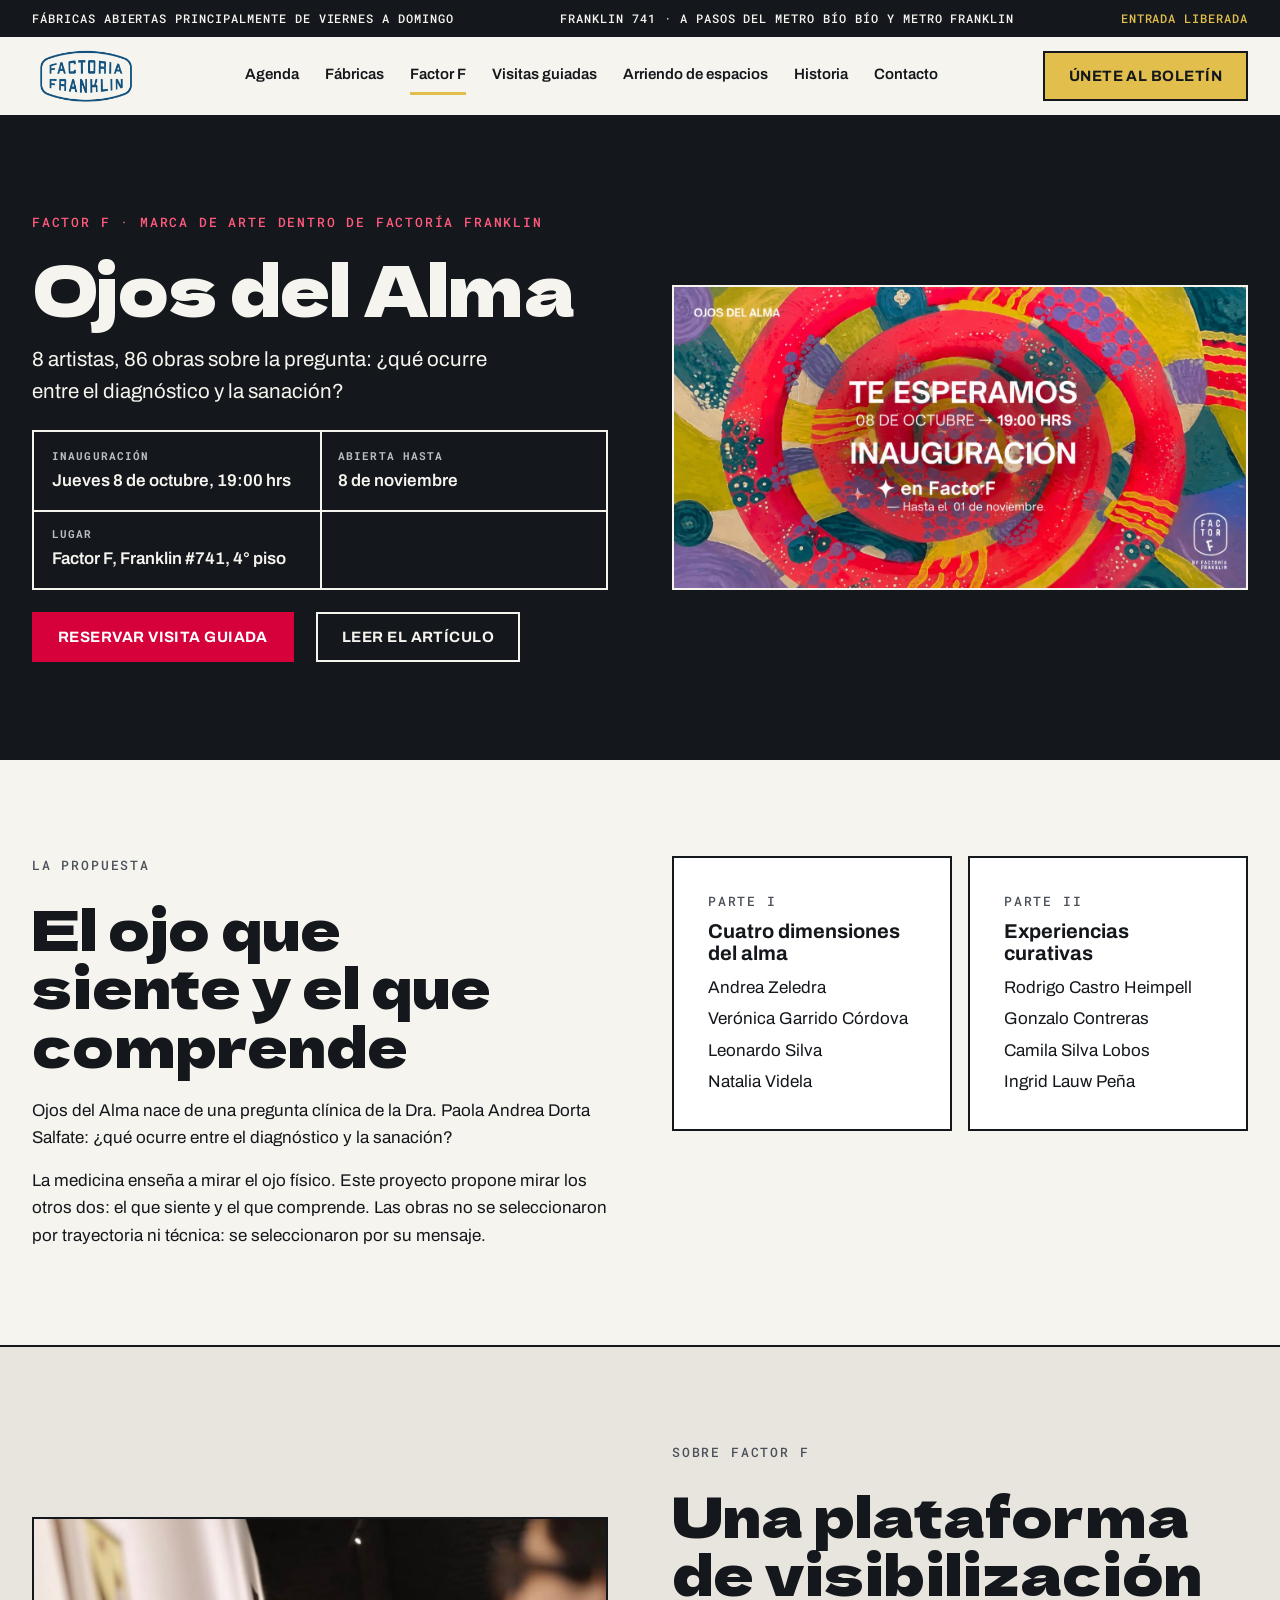
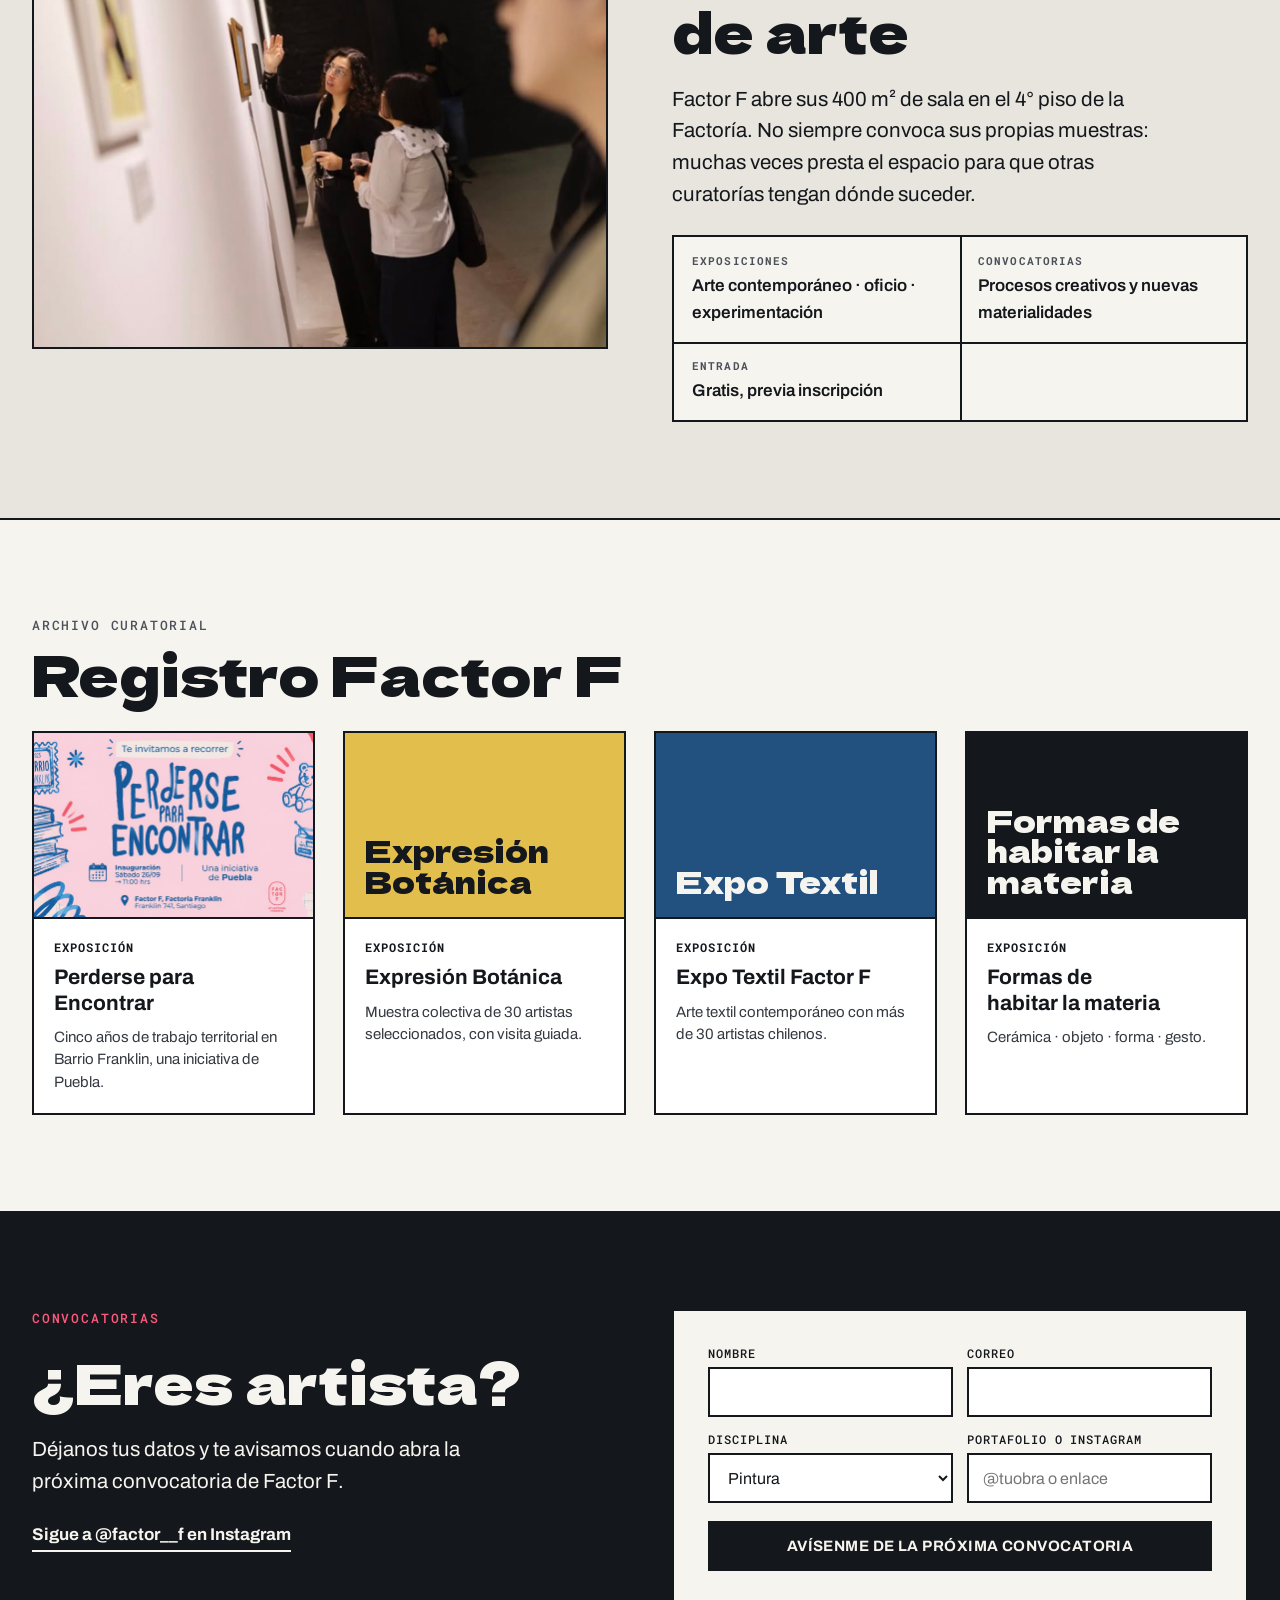
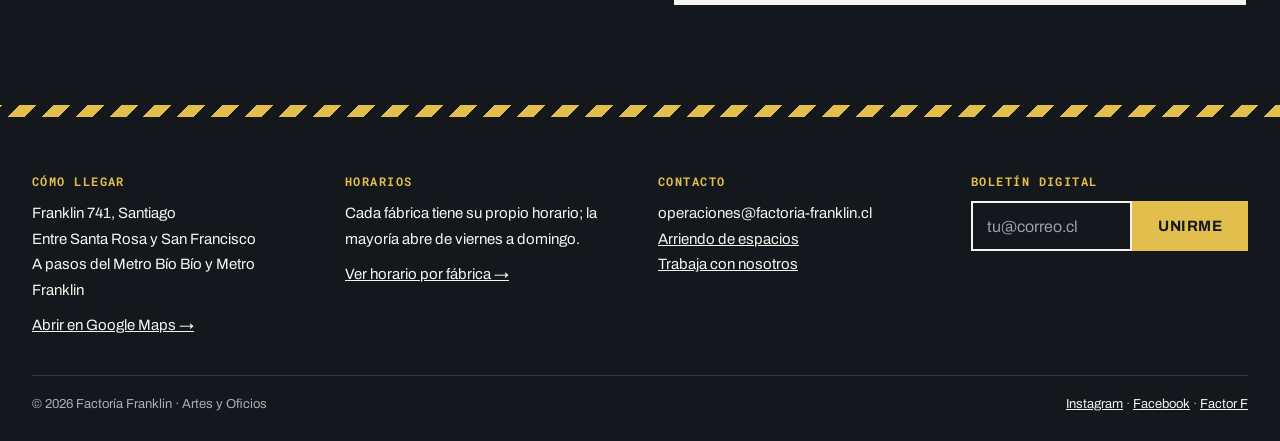
==== factor-f.html @ fb51849d "Propuesta de nueva web de Factoría Franklin Prototipo navegable: portada, agenda, fábricas, fichas, " ====
<!doctype html>
<html lang="es-CL">
<head>
<meta charset="utf-8">
<meta name="viewport" content="width=device-width, initial-scale=1">
<title>Factor F | Arte contemporáneo en Factoría Franklin</title>
<meta name="description" content="Factor F, marca de arte dentro de Factoría Franklin: exposiciones de arte contemporáneo, convocatorias y visitas guiadas. 4° piso, Franklin 741. Entrada gratis previa inscripción.">
<link rel="preconnect" href="https://fonts.googleapis.com">
<link rel="preconnect" href="https://fonts.gstatic.com" crossorigin>
<link rel="stylesheet" href="https://fonts.googleapis.com/css2?family=Archivo:wght@400;500;600;700&family=Dela+Gothic+One&family=Roboto+Mono:wght@500;700&display=swap">
<link rel="stylesheet" href="assets/css/styles.css">
</head>
<body data-pagina="factor-f">
<div id="cabecera"></div>
<main id="contenido">

<section class="seccion seccion--tinta">
  <div class="contenedor dos">
    <div class="pila" style="--gap:22px">
      <span class="etiqueta" style="color:#ff5a7e">Factor F · marca de arte dentro de Factoría Franklin</span>
      <h1 class="titulo-xl">Ojos del Alma</h1>
      <p class="bajada">8 artistas, 86 obras sobre la pregunta: ¿qué ocurre entre el diagnóstico y la sanación?</p>
      <div class="datos" style="background:transparent;border-color:var(--papel)">
        <div style="border-color:var(--papel)"><small style="color:#b9bec5">Inauguración</small><span>Jueves 8 de octubre, 19:00 hrs</span></div>
        <div style="border-color:var(--papel)"><small style="color:#b9bec5">Abierta hasta</small><span>8 de noviembre</span></div>
        <div style="border-color:var(--papel)"><small style="color:#b9bec5">Lugar</small><span>Factor F, Franklin #741, 4° piso</span></div>
      </div>
      <div class="fila">
        <a class="btn btn--rojo" href="visitas.html">Reservar visita guiada</a>
        <a class="btn btn--claro" href="https://factoria-franklin.cl/ojos-del-alma-factor-f/">Leer el artículo</a>
      </div>
    </div>
    <img src="assets/img/ojos-del-alma.jpg" alt="Afiche de la exposición Ojos del Alma en Factor F" width="1400" height="736" style="width:100%;border:2px solid var(--papel)">
  </div>
</section>

<section class="seccion seccion--papel">
  <div class="contenedor dos" style="align-items:start">
    <div class="pila">
      <span class="etiqueta">La propuesta</span>
      <h2 class="titulo-l">El ojo que siente y el que comprende</h2>
      <div class="texto-largo">
        <p>Ojos del Alma nace de una pregunta clínica de la Dra. Paola Andrea Dorta Salfate: ¿qué ocurre entre el diagnóstico y la sanación?</p>
        <p>La medicina enseña a mirar el ojo físico. Este proyecto propone mirar los otros dos: el que siente y el que comprende. Las obras no se seleccionaron por trayectoria ni técnica: se seleccionaron por su mensaje.</p>
      </div>
    </div>
    <div class="grilla" style="--min:240px;--gap:16px">
      <div class="caja pila" style="--gap:10px;background:var(--blanco)">
        <span class="etiqueta">Parte I</span>
        <h3 style="font:700 20px var(--texto)">Cuatro dimensiones del alma</h3>
        <ul class="pila" style="--gap:4px"><li>Andrea Zeledra</li><li>Verónica Garrido Córdova</li><li>Leonardo Silva</li><li>Natalia Videla</li></ul>
      </div>
      <div class="caja pila" style="--gap:10px;background:var(--blanco)">
        <span class="etiqueta">Parte II</span>
        <h3 style="font:700 20px var(--texto)">Experiencias curativas</h3>
        <ul class="pila" style="--gap:4px"><li>Rodrigo Castro Heimpell</li><li>Gonzalo Contreras</li><li>Camila Silva Lobos</li><li>Ingrid Lauw Peña</li></ul>
      </div>
    </div>
  </div>
</section>

<section class="seccion">
  <div class="contenedor dos">
    <img src="assets/img/sala-exposicion.jpg" alt="Recorrido curatorial en la sala de Factor F" width="1400" height="937" loading="lazy" style="width:100%;aspect-ratio:4/3;object-fit:cover;border:var(--borde)">
    <div class="pila">
      <span class="etiqueta">Sobre Factor F</span>
      <h2 class="titulo-l">Una plataforma de visibilización de arte</h2>
      <p class="bajada">Factor F abre sus 400 m² de sala en el 4° piso de la Factoría. No siempre convoca sus propias muestras: muchas veces presta el espacio para que otras curatorías tengan dónde suceder.</p>
      <div class="datos">
        <div><small>Exposiciones</small><span>Arte contemporáneo · oficio · experimentación</span></div>
        <div><small>Convocatorias</small><span>Procesos creativos y nuevas materialidades</span></div>
        <div><small>Entrada</small><span>Gratis, previa inscripción</span></div>
      </div>
    </div>
  </div>
</section>

<section class="seccion seccion--papel">
  <div class="contenedor pila" style="--gap:28px">
    <div class="pila" style="--gap:10px">
      <span class="etiqueta">Archivo curatorial</span>
      <h2 class="titulo-l">Registro Factor F</h2>
    </div>
    <div class="grilla" style="--min:260px">
      <article class="evento"><img class="evento-foto" src="assets/img/perderse-para-encontrar.jpg" alt="" loading="lazy" width="600" height="400"><div class="evento-cuerpo"><div class="evento-meta"><span>Exposición</span></div><h3>Perderse para Encontrar</h3><p>Cinco años de trabajo territorial en Barrio Franklin, una iniciativa de Puebla.</p></div></article>
      <article class="evento"><div class="evento-cartel evento-cartel--Ferias" aria-hidden="true">Expresión Botánica</div><div class="evento-cuerpo"><div class="evento-meta"><span>Exposición</span></div><h3>Expresión Botánica</h3><p>Muestra colectiva de 30 artistas seleccionados, con visita guiada.</p></div></article>
      <article class="evento"><div class="evento-cartel evento-cartel--Visitas" aria-hidden="true">Expo Textil</div><div class="evento-cuerpo"><div class="evento-meta"><span>Exposición</span></div><h3>Expo Textil Factor F</h3><p>Arte textil contemporáneo con más de 30 artistas chilenos.</p></div></article>
      <article class="evento"><div class="evento-cartel evento-cartel--Arte" aria-hidden="true">Formas de habitar la materia</div><div class="evento-cuerpo"><div class="evento-meta"><span>Exposición</span></div><h3>Formas de habitar la materia</h3><p>Cerámica · objeto · forma · gesto.</p></div></article>
    </div>
  </div>
</section>

<section class="seccion seccion--tinta" id="convocatoria">
  <div class="contenedor dos" style="align-items:start">
    <div class="pila">
      <span class="etiqueta" style="color:#ff5a7e">Convocatorias</span>
      <h2 class="titulo-l">¿Eres artista?</h2>
      <p class="bajada">Déjanos tus datos y te avisamos cuando abra la próxima convocatoria de Factor F.</p>
      <a class="enlace-flecha" href="https://www.instagram.com/factor__f/" style="align-self:flex-start">Sigue a @factor__f en Instagram</a>
    </div>
    <div>
      <form class="caja form" data-form="convocatoria" data-mailchimp="convocatoria" data-exito="conv-ok" novalidate>
        <div class="campos">
          <div class="campo"><label for="cv-nombre">Nombre</label><input id="cv-nombre" name="nombre" required autocomplete="name"></div>
          <div class="campo"><label for="cv-correo">Correo</label><input id="cv-correo" name="correo" type="email" required autocomplete="email"></div>
          <div class="campo"><label for="cv-disciplina">Disciplina</label>
            <select id="cv-disciplina" name="disciplina"><option>Pintura</option><option>Cerámica</option><option>Textil</option><option>Fotografía</option><option>Escultura</option><option>Grabado</option><option>Otra</option></select></div>
          <div class="campo"><label for="cv-portafolio">Portafolio o Instagram</label><input id="cv-portafolio" name="portafolio" placeholder="@tuobra o enlace"></div>
        </div>
        <p class="error" hidden>Completa tu nombre y un correo válido.</p>
        <button class="btn btn--tinta" type="submit">Avísenme de la próxima convocatoria</button>
      </form>
      <div class="caja exito" id="conv-ok" hidden tabindex="-1">
        <span class="titulo-m">Quedaste en la lista</span>
        <p class="suave">Te escribiremos cuando abra la próxima convocatoria de Factor F.</p>
      </div>
    </div>
  </div>
</section>

</main>
<div id="pie"></div>
<script src="assets/js/data.js"></script>
<script src="assets/js/main.js"></script>
</body>
</html>
---- assets/css/styles.css ----
/* Factoría Franklin — sistema visual
   Concepto: edificio industrial de 1940. Concreto, acero, letreros pintados,
   el azul del logo y amarillo de señalética. Bordes gruesos, sin sombras. */

:root {
  --concreto: #e8e5de;
  --papel: #f6f4ef;
  --blanco: #ffffff;
  --tinta: #14171b;
  --acero: #1f2328;
  --gris: #4b515a;
  --gris-claro: #b9bec5;
  --azul: #22507f;
  --azul-osc: #173a5e;
  --mostaza: #e2bf4c;
  --rojo-f: #d6003a;
  --verde: #1d7f46;

  --display: "Dela Gothic One", "Arial Black", Impact, sans-serif;
  --texto: "Archivo", "Helvetica Neue", Arial, sans-serif;
  --mono: "Roboto Mono", ui-monospace, Menlo, monospace;

  --borde: 2px solid var(--tinta);
  --ancho: 1280px;
  --gutter: clamp(16px, 4vw, 32px);
  color-scheme: light;
}

*, *::before, *::after { box-sizing: border-box; }
html { scroll-behavior: smooth; }
@media (prefers-reduced-motion: reduce) { html { scroll-behavior: auto; } * { transition: none !important; animation: none !important; } }
body { margin: 0; background: var(--concreto); color: var(--tinta); font: 400 17px/1.6 var(--texto); -webkit-font-smoothing: antialiased; }
img { display: block; max-width: 100%; height: auto; }
a { color: var(--azul); }
a:hover { color: var(--azul-osc); }
:focus-visible { outline: 3px solid var(--mostaza); outline-offset: 3px; }
h1, h2, h3 { margin: 0; text-wrap: balance; }
p { margin: 0; }
ul { margin: 0; padding: 0; list-style: none; }
.sr-only { position: absolute; width: 1px; height: 1px; overflow: hidden; clip: rect(0 0 0 0); white-space: nowrap; }
.saltar { position: absolute; left: 16px; top: -60px; background: var(--mostaza); color: var(--tinta); padding: 12px 16px; font-weight: 700; z-index: 100; }
.saltar:focus { top: 12px; }

.contenedor { max-width: var(--ancho); margin: 0 auto; padding-inline: var(--gutter); }
.seccion { padding-block: clamp(56px, 8vw, 96px); border-bottom: var(--borde); }
.seccion--papel { background: var(--papel); }
.seccion--azul { background: var(--azul); color: var(--papel); }
.seccion--tinta { background: var(--tinta); color: var(--papel); }
.seccion--mostaza { background: var(--mostaza); }
.pila { display: flex; flex-direction: column; gap: var(--gap, 24px); }
.fila { display: flex; flex-wrap: wrap; gap: var(--gap, 12px); align-items: center; }
.fila--entre { justify-content: space-between; align-items: end; }
.grilla { display: grid; gap: var(--gap, 20px); grid-template-columns: repeat(auto-fill, minmax(min(100%, var(--min, 280px)), 1fr)); }
.dos { display: grid; gap: clamp(32px, 5vw, 64px); grid-template-columns: repeat(auto-fit, minmax(min(100%, 440px), 1fr)); align-items: center; }
.dos > * { min-width: 0; }

/* Tipografía */
.etiqueta { font: 500 13px/1.4 var(--mono); letter-spacing: .14em; text-transform: uppercase; color: var(--gris); }
.seccion--azul .etiqueta, .seccion--tinta .etiqueta { color: var(--mostaza); }
.seccion--mostaza .etiqueta { color: var(--tinta); }
.titulo-xl { font: 400 clamp(40px, 5.4vw, 76px)/1 var(--display); letter-spacing: -.01em; }
.titulo-l { font: 400 clamp(32px, 4.4vw, 56px)/1.04 var(--display); }
.titulo-m { font: 400 clamp(24px, 2.6vw, 32px)/1.1 var(--display); }
.bajada { font-size: clamp(18px, 1.6vw, 21px); line-height: 1.55; max-width: 42ch; }
.texto-largo { max-width: 64ch; }
.texto-largo p + p { margin-top: 16px; }
.suave { color: var(--gris); }
.seccion--azul .suave, .seccion--tinta .suave { color: #c7ccd3; }
.mono { font-family: var(--mono); }

/* Botones */
.btn { display: inline-flex; align-items: center; justify-content: center; gap: 10px; min-height: 50px; padding: 0 24px; font: 700 15px var(--texto); letter-spacing: .03em; text-transform: uppercase; text-decoration: none; border: var(--borde); cursor: pointer; background: transparent; color: var(--tinta); transition: background .15s, color .15s, transform .15s; }
.btn:hover { transform: translate(-2px, -2px); box-shadow: 4px 4px 0 var(--tinta); color: inherit; }
.btn--tinta { background: var(--tinta); color: var(--papel); }
.btn--tinta:hover { color: var(--papel); }
.btn--mostaza { background: var(--mostaza); color: var(--tinta); }
.btn--claro { border-color: var(--papel); color: var(--papel); }
.btn--claro:hover { box-shadow: 4px 4px 0 var(--mostaza); color: var(--papel); }
.btn--rojo { background: var(--rojo-f); border-color: var(--rojo-f); color: #fff; }
.btn--rojo:hover { color: #fff; box-shadow: 4px 4px 0 var(--papel); }
.btn--ancho { width: 100%; }
.enlace-flecha { font-weight: 700; color: inherit; text-decoration: none; border-bottom: 2px solid currentColor; padding-bottom: 2px; }
.enlace-flecha:hover { color: inherit; border-bottom-color: var(--mostaza); }

.chip { font: 600 14px var(--texto); border: var(--borde); padding: 10px 16px; min-height: 44px; cursor: pointer; background: transparent; color: var(--tinta); }
.chip[aria-pressed="true"] { background: var(--tinta); color: var(--papel); }
.chip:hover { background: var(--tinta); color: var(--papel); }
.seccion--azul .chip, .seccion--tinta .chip { border-color: var(--papel); color: var(--papel); }
.seccion--azul .chip[aria-pressed="true"], .seccion--tinta .chip[aria-pressed="true"] { background: var(--papel); color: var(--tinta); }
.seccion--azul .caja .chip, .seccion--tinta .caja .chip { border-color: var(--tinta); color: var(--tinta); }
.seccion--azul .caja .chip[aria-pressed="true"], .seccion--tinta .caja .chip[aria-pressed="true"], .caja .chip:hover { background: var(--tinta); color: var(--papel); }

/* Franja superior */
.franja { background: var(--tinta); color: var(--papel); font: 500 12px/1.4 var(--mono); letter-spacing: .08em; text-transform: uppercase; }
.franja .contenedor { display: flex; flex-wrap: wrap; gap: 6px 28px; justify-content: space-between; padding-block: 10px; }
.franja strong { color: var(--mostaza); font-weight: 500; }
@media (max-width: 720px) {
  .franja span:first-child { display: none; }
  .franja .contenedor { flex-wrap: nowrap; font-size: 11px; letter-spacing: .04em; }
  .btn { white-space: normal; text-align: center; padding: 10px 18px; }
  .hero .fila .btn { width: 100%; }
}

/* Encabezado */
.cabecera { background: var(--papel); border-bottom: var(--borde); position: sticky; top: 0; z-index: 50; }
.cabecera .contenedor { display: flex; align-items: center; justify-content: space-between; gap: 20px; padding-block: 12px; }
.logo img { height: 54px; width: auto; mix-blend-mode: multiply; }
.menu { display: flex; align-items: center; gap: 4px 26px; font: 600 15px var(--texto); }
.menu a { color: var(--tinta); text-decoration: none; padding: 10px 0; border-bottom: 3px solid transparent; }
.menu a:hover, .menu a[aria-current="page"] { border-bottom-color: var(--mostaza); color: var(--tinta); }
.menu-boton { display: none; width: 48px; height: 48px; border: var(--borde); background: transparent; cursor: pointer; align-items: center; justify-content: center; }
@media (max-width: 1080px) {
  .menu-boton { display: inline-flex; }
  .cabecera .btn { display: none; }
  .menu { display: none; position: absolute; left: 0; right: 0; top: 100%; background: var(--papel); border-bottom: var(--borde); flex-direction: column; align-items: stretch; padding: 8px var(--gutter) 20px; gap: 0; }
  .menu.abierto { display: flex; }
  .menu a { padding: 14px 0; border-bottom: 1px solid #d6d2c9; font-size: 18px; }
  .menu .btn { display: flex; margin-top: 14px; }
}
@media (min-width: 1081px) { .menu .btn { display: none; } }

/* Hero */
.hero { background: var(--concreto); border-bottom: var(--borde); }
.hero .contenedor { padding-block: clamp(40px, 6vw, 72px); }
.hero-foto { position: relative; }
.hero-foto img { width: 100%; aspect-ratio: 4 / 3; object-fit: cover; border: var(--borde); }
.placa { position: absolute; left: -2px; bottom: -2px; background: var(--mostaza); border: var(--borde); padding: 12px 18px; font: 700 13px var(--mono); letter-spacing: .12em; }
.nota-google { display: inline-flex; align-items: center; gap: 12px; border: var(--borde); background: var(--papel); padding: 10px 16px; font-size: 15px; align-self: flex-start; }
.nota-google b { font: 400 24px var(--display); }
.estrellas { color: #b8860b; letter-spacing: 2px; }

.cifras { border-top: var(--borde); background: var(--papel); }
.cifras ul { display: grid; grid-template-columns: repeat(auto-fit, minmax(200px, 1fr)); max-width: var(--ancho); margin: 0 auto; }
.cifras li { padding: 22px var(--gutter); border-right: var(--borde); display: flex; flex-direction: column; gap: 4px; }
.cifras li:last-child { border-right: 0; }
.cifras b { font: 400 clamp(30px, 3vw, 40px)/1.1 var(--display); font-variant-numeric: tabular-nums; }
.cifras span { font-size: 14px; color: var(--gris); }

/* Tarjetas de evento */
.evento { background: var(--blanco); border: var(--borde); display: flex; flex-direction: column; min-width: 0; color: var(--tinta); }
.evento-foto { aspect-ratio: 3 / 2; object-fit: cover; width: 100%; border-bottom: var(--borde); }
.evento-cartel { aspect-ratio: 3 / 2; border-bottom: var(--borde); display: flex; align-items: flex-end; padding: 20px; font: 400 clamp(26px, 2.4vw, 34px)/1 var(--display); }
.evento-cartel--Ferias { background: var(--mostaza); }
.evento-cartel--Visitas { background: var(--azul); color: var(--papel); }
.evento-cartel--Arte { background: var(--tinta); color: var(--papel); }
.evento-cartel--Música { background: var(--verde); color: var(--papel); }
.evento-cuerpo { padding: 20px; display: flex; flex-direction: column; gap: 10px; flex: 1; }
.evento-meta { display: flex; justify-content: space-between; gap: 8px; font: 700 12px/1.4 var(--mono); letter-spacing: .08em; text-transform: uppercase; }
.evento h3 { font: 700 21px/1.2 var(--texto); }
.evento p { font-size: 15px; line-height: 1.5; color: #353a41; flex: 1; }
.evento-precio { font: 600 13px var(--mono); color: var(--verde); }

/* Directorio */
.directorio { background: var(--tinta); border: var(--borde); padding: 2px; display: grid; gap: 2px; grid-template-columns: repeat(auto-fill, minmax(min(100%, 290px), 1fr)); }
.directorio a { background: var(--acero); color: var(--papel); text-decoration: none; padding: 20px 22px; display: flex; justify-content: space-between; align-items: center; gap: 12px; min-height: 84px; transition: background .15s; }
.directorio a:hover { background: var(--azul); color: var(--papel); }
.directorio b { display: block; font: 700 18px/1.25 var(--texto); }
.directorio small { display: block; font: 500 12px var(--mono); letter-spacing: .1em; text-transform: uppercase; color: var(--mostaza); margin-top: 4px; }
.directorio .flecha { color: var(--gris-claro); font-weight: 700; }
.directorio-foto { width: 64px; height: 64px; object-fit: cover; flex: none; border: 2px solid var(--tinta); filter: grayscale(.25); transition: filter .15s; }
.directorio a:hover .directorio-foto { filter: none; }

/* Fotos de la ficha: una grande y dos chicas */
.ficha-fotos { position: relative; display: grid; grid-template-columns: repeat(2, minmax(0, 1fr)); gap: 8px; }
.ficha-fotos img { width: 100%; aspect-ratio: 1 / 1; object-fit: cover; border: var(--borde); }
.ficha-fotos img:first-child { grid-column: 1 / -1; aspect-ratio: 4 / 3; }
.ficha-fotos .placa { left: -2px; top: -2px; bottom: auto; }
.directorio a.directorio-cta { background: var(--mostaza); color: var(--tinta); }
.directorio a.directorio-cta small { color: var(--tinta); }
.directorio a.directorio-cta:hover { background: var(--papel); color: var(--tinta); }
/* 13 fábricas: el aviso completa la última fila según el número de columnas */
@media (min-width: 640px) and (max-width: 929px) { .directorio-cta { grid-column: span 1; } }
@media (min-width: 930px) and (max-width: 1239px) { .directorio-cta { grid-column: span 2; } }
@media (min-width: 1240px) { .directorio-cta { grid-column: span 3; } }

/* Formularios */
.form { display: flex; flex-direction: column; gap: 18px; }
.campos { display: grid; gap: 14px; grid-template-columns: repeat(auto-fit, minmax(min(100%, 220px), 1fr)); }
.campo { display: flex; flex-direction: column; gap: 6px; min-width: 0; }
.campo label, .grupo-label { font: 500 12px var(--mono); letter-spacing: .08em; text-transform: uppercase; }
.campo input, .campo select, .campo textarea { font: 16px var(--texto); min-height: 50px; padding: 12px 14px; border: var(--borde); background: var(--blanco); color: var(--tinta); border-radius: 0; width: 100%; }
.campo textarea { min-height: 120px; resize: vertical; }
.check { display: flex; gap: 12px; align-items: flex-start; font-size: 15px; line-height: 1.45; }
.check input { width: 22px; height: 22px; margin: 1px 0 0; flex: none; accent-color: var(--azul); }
.caja { background: var(--papel); color: var(--tinta); border: var(--borde); padding: clamp(22px, 3vw, 34px); }
.caja--tinta { background: var(--tinta); color: var(--papel); border-color: var(--tinta); }
.caja--tinta .campo input, .caja--tinta .campo select { border-color: var(--papel); }
.exito { display: flex; flex-direction: column; gap: 14px; }
.exito[hidden], .form[hidden] { display: none; }
.exito .titulo-m { color: inherit; }
.error { color: #a1131f; font-size: 14px; font-weight: 600; }

/* Ruta */
.dias { display: grid; grid-template-columns: repeat(7, minmax(0, 1fr)); gap: 6px; }
.dias .chip { padding: 10px 0; text-align: center; }
.ruta-lista { display: flex; flex-direction: column; border: var(--borde); background: var(--blanco); max-height: 430px; overflow-y: auto; }
.ruta-lista li { display: grid; grid-template-columns: 1fr auto; gap: 4px 16px; padding: 14px 18px; border-bottom: 1px solid #d6d2c9; align-items: center; }
.ruta-lista li:last-child { border-bottom: 0; }
.ruta-lista b { font-weight: 700; }
.ruta-lista span { font-size: 14px; color: var(--gris); grid-column: 1; }
.ruta-lista a { grid-row: 1 / span 2; grid-column: 2; font-weight: 700; font-size: 14px; }
.vacio { padding: 18px; font-size: 15px; color: var(--gris); }

/* Prensa */
.prensa { display: grid; gap: 0; grid-template-columns: repeat(auto-fit, minmax(min(100%, 280px), 1fr)); border-top: var(--borde); }
.prensa a { padding: 24px 24px 24px 0; display: flex; flex-direction: column; gap: 10px; color: var(--tinta); text-decoration: none; border-bottom: 1px solid #c9c5bc; }
.prensa a:hover { color: var(--azul); }
.prensa small { font: 700 12px var(--mono); letter-spacing: .1em; text-transform: uppercase; color: var(--gris); }
.prensa b { font: 700 19px/1.3 var(--texto); }

/* Ficha */
.ficha-cartel { aspect-ratio: 4 / 3; border: var(--borde); background: var(--acero); color: var(--papel); display: flex; flex-direction: column; justify-content: space-between; padding: clamp(20px, 3vw, 36px); position: relative; overflow: hidden; }
.ficha-cartel::after { content: ""; position: absolute; inset: auto 0 0 0; height: 14px; background: repeating-linear-gradient(-45deg, var(--mostaza) 0 14px, var(--tinta) 14px 28px); }
.ficha-cartel b { font: 400 clamp(30px, 4vw, 54px)/1 var(--display); }
.datos { display: grid; grid-template-columns: repeat(auto-fit, minmax(min(100%, 200px), 1fr)); border: var(--borde); background: var(--papel); }
.datos > div { padding: 16px 18px; border-right: var(--borde); border-bottom: var(--borde); margin: 0 -2px -2px 0; display: flex; flex-direction: column; gap: 4px; min-width: 0; }
.datos small { font: 700 11px var(--mono); letter-spacing: .1em; text-transform: uppercase; color: var(--gris); }
.datos span { font-weight: 600; overflow-wrap: anywhere; }
.lista-productos { display: flex; flex-wrap: wrap; gap: 8px; }
.lista-productos li { border: var(--borde); padding: 8px 12px; font-size: 15px; background: var(--blanco); }

/* Línea de tiempo */
.tiempo { display: grid; grid-template-columns: repeat(auto-fit, minmax(min(100%, 240px), 1fr)); border-top: var(--borde); }
.tiempo li { padding: 24px 24px 0 0; display: flex; flex-direction: column; gap: 10px; }
.tiempo b { font: 400 30px/1.1 var(--display); }
.tiempo p { font-size: 16px; }
.cita { border-left: 6px solid var(--mostaza); padding: 4px 0 4px 22px; font-size: clamp(19px, 1.8vw, 23px); line-height: 1.5; max-width: 52ch; }
.cita footer { margin-top: 12px; font: 500 13px var(--mono); letter-spacing: .06em; color: var(--gris); }

/* Pie */
.pie { background: var(--tinta); color: var(--papel); }
.pie::before { content: ""; display: block; height: 12px; background: repeating-linear-gradient(-45deg, var(--mostaza) 0 12px, var(--tinta) 12px 24px); }
.pie-grilla { display: grid; gap: 36px; grid-template-columns: repeat(auto-fit, minmax(min(100%, 220px), 1fr)); padding-block: 56px 36px; }
.pie h2 { font: 700 12px var(--mono); letter-spacing: .12em; text-transform: uppercase; color: var(--mostaza); margin-bottom: 12px; }
.pie p, .pie li { font-size: 15px; line-height: 1.7; }
.pie a { color: var(--papel); }
.pie a:hover { color: var(--mostaza); }
.pie-form { display: flex; }
.pie-form input { flex: 1; min-width: 0; min-height: 50px; padding: 0 14px; border: 2px solid var(--papel); background: transparent; color: var(--papel); font: 16px var(--texto); border-radius: 0; }
.pie-form input::placeholder { color: #9aa0a8; }
.pie-legal { border-top: 1px solid #343941; padding-block: 18px 26px; display: flex; flex-wrap: wrap; justify-content: space-between; gap: 10px; font-size: 13px; color: #a9afb7; }


.migas { font: 500 13px var(--mono); letter-spacing: .06em; padding-block: 18px 0; }
.migas a { color: var(--gris); }
.cabecera-pagina { padding-block: clamp(36px, 5vw, 64px); border-bottom: var(--borde); background: var(--concreto); }

.tabla-fabricas { width: 100%; border-collapse: collapse; background: var(--blanco); border: var(--borde); font-size: 15px; }
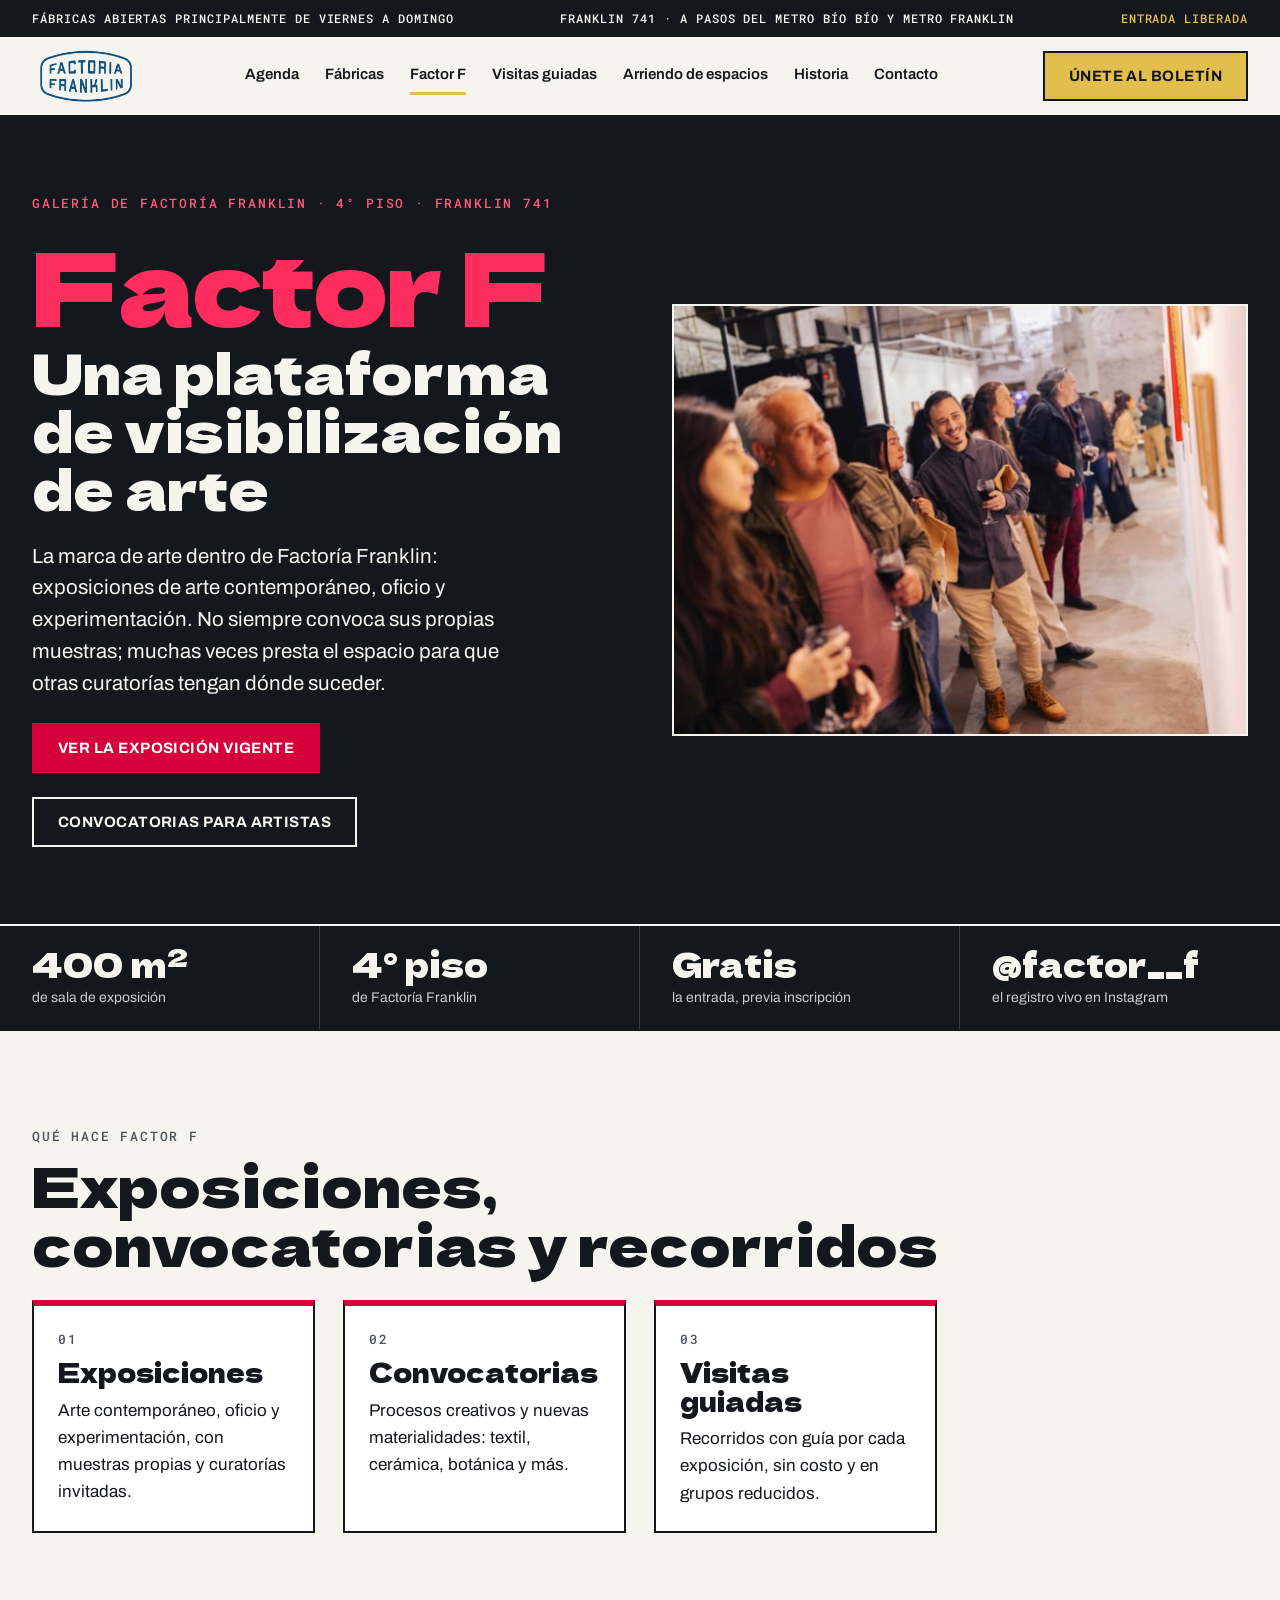
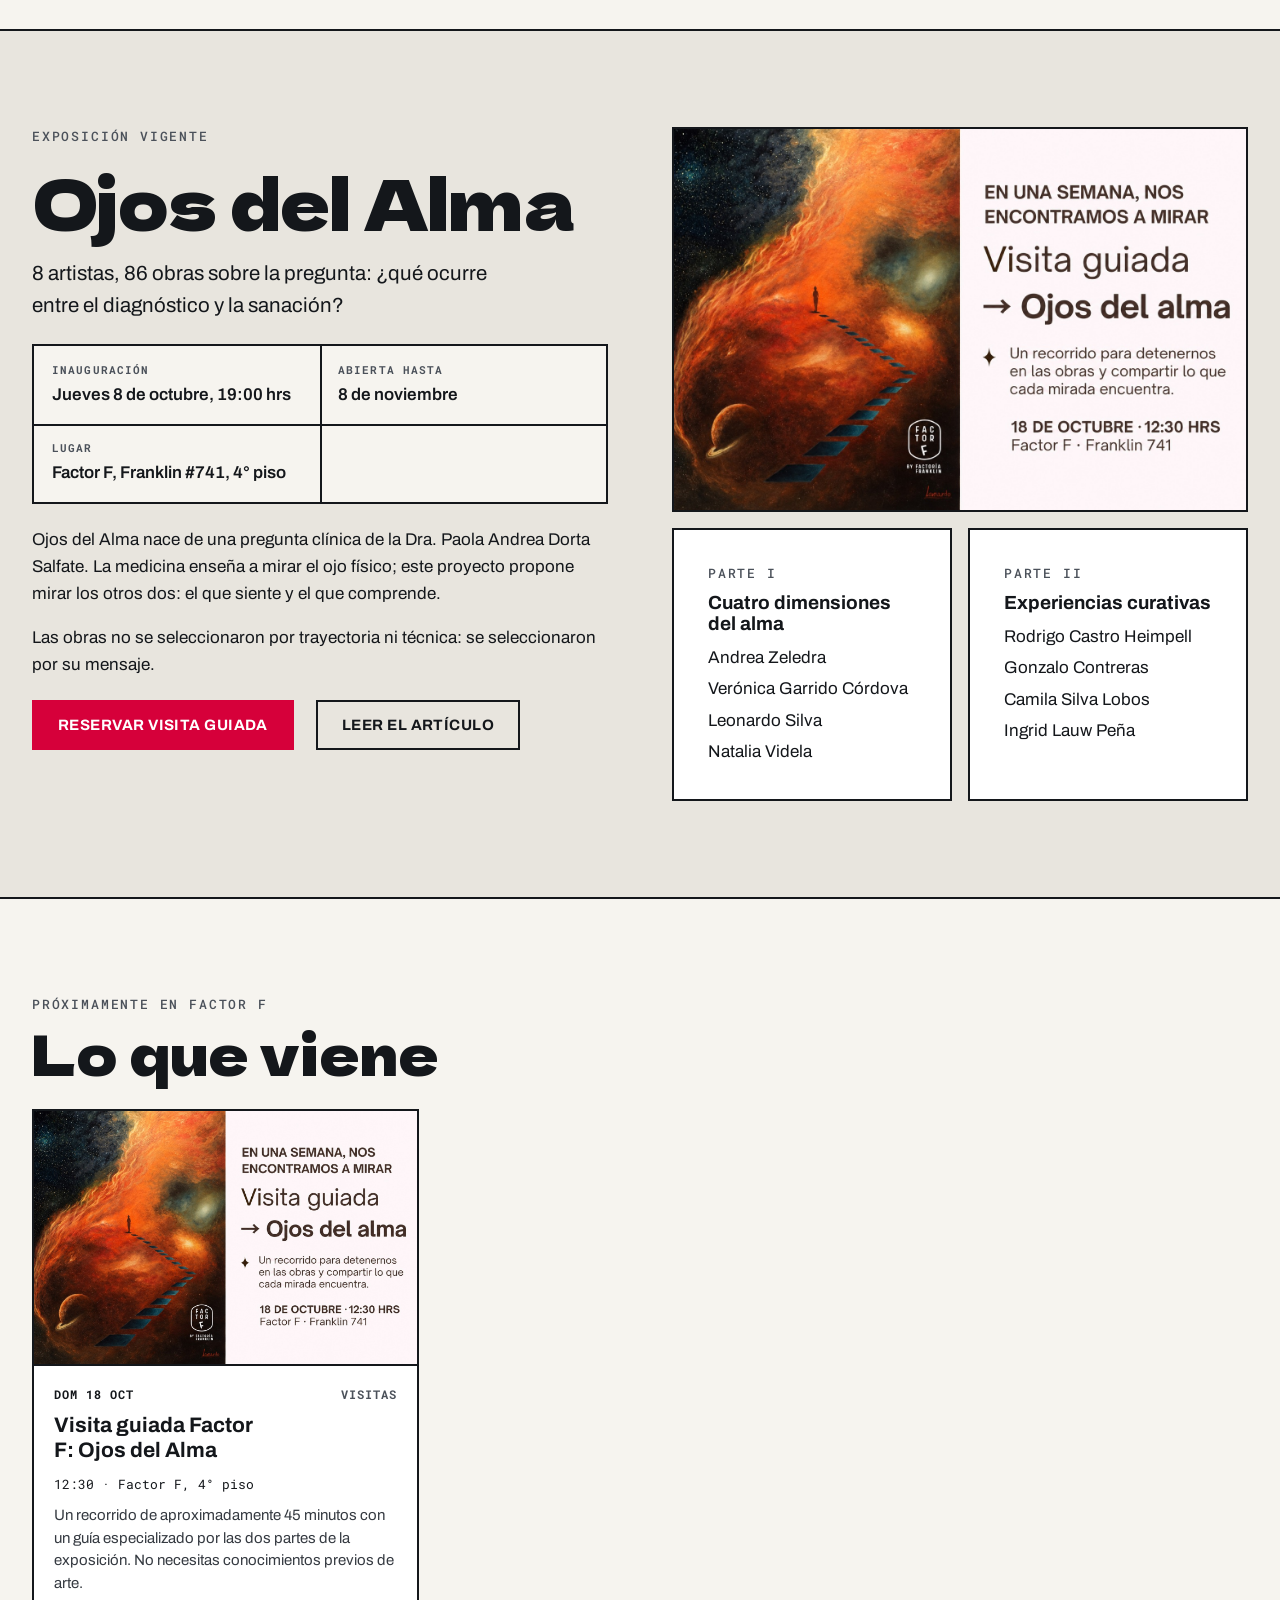
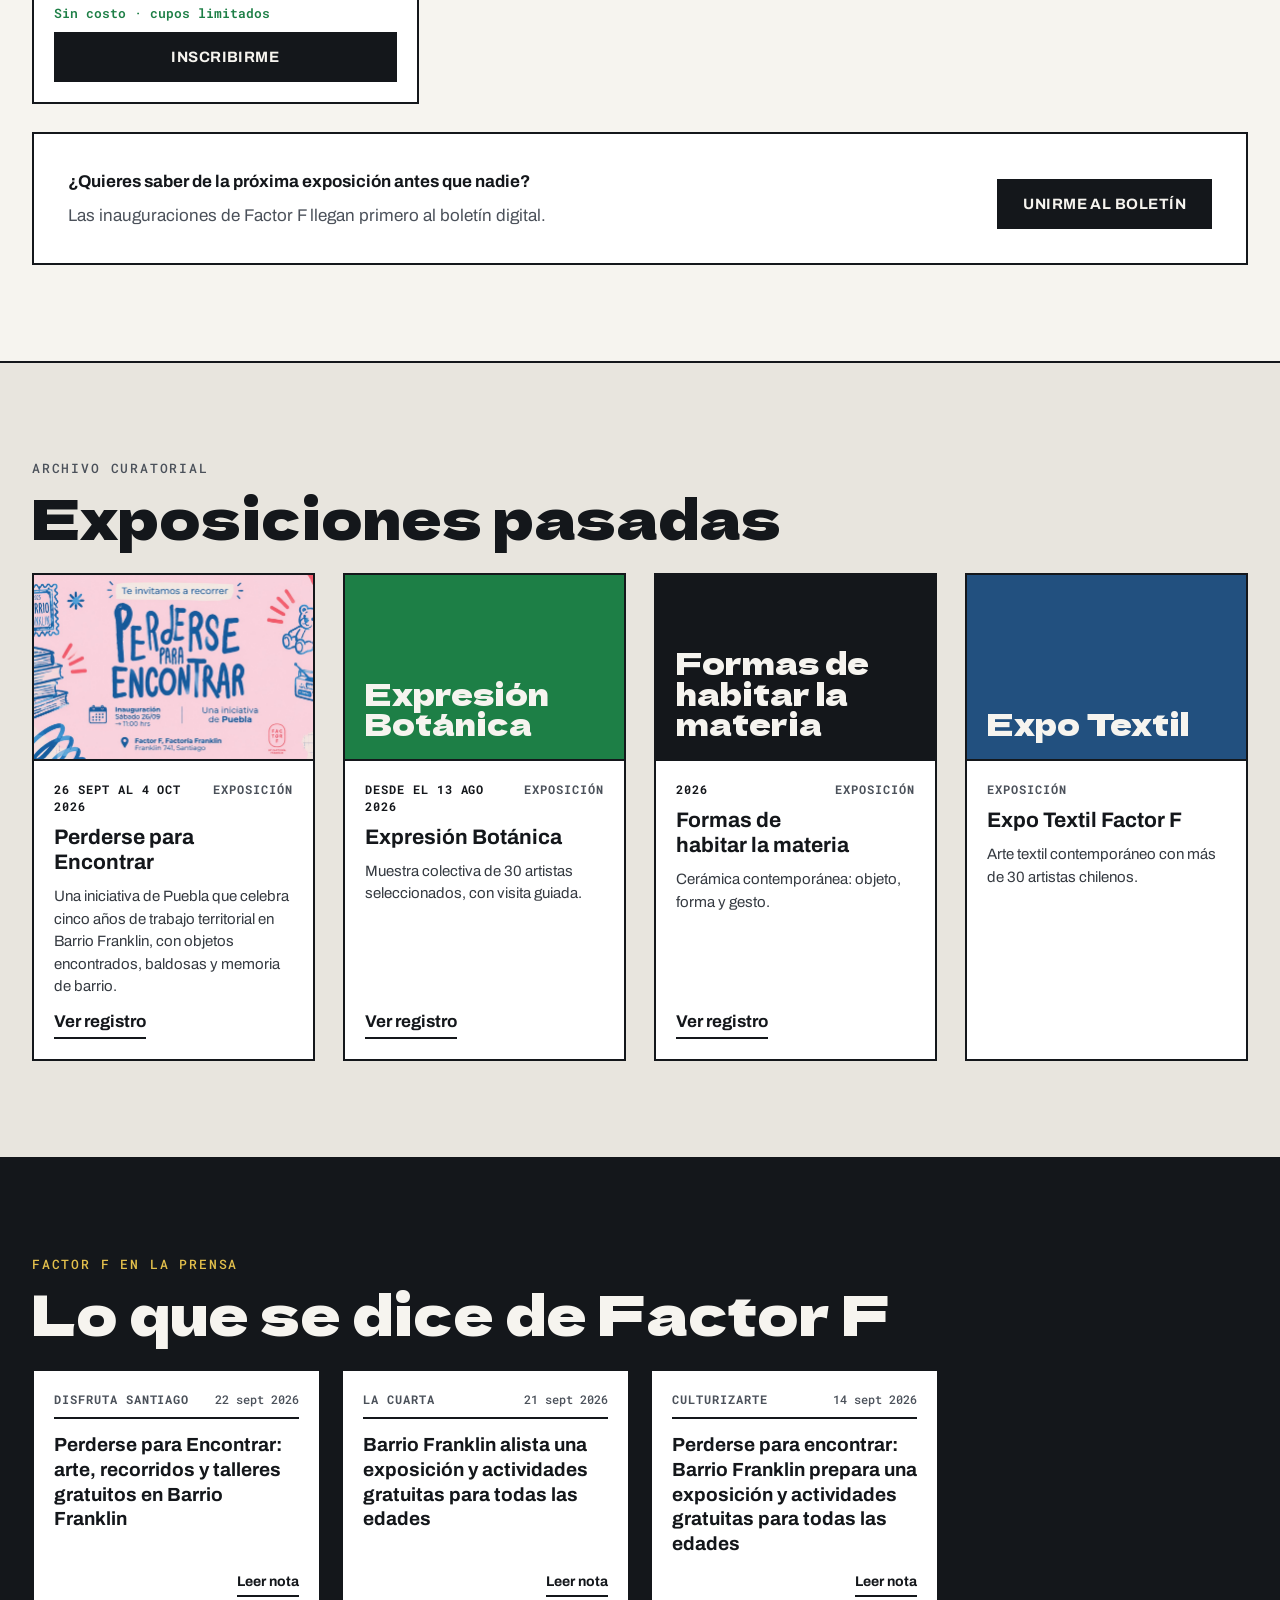
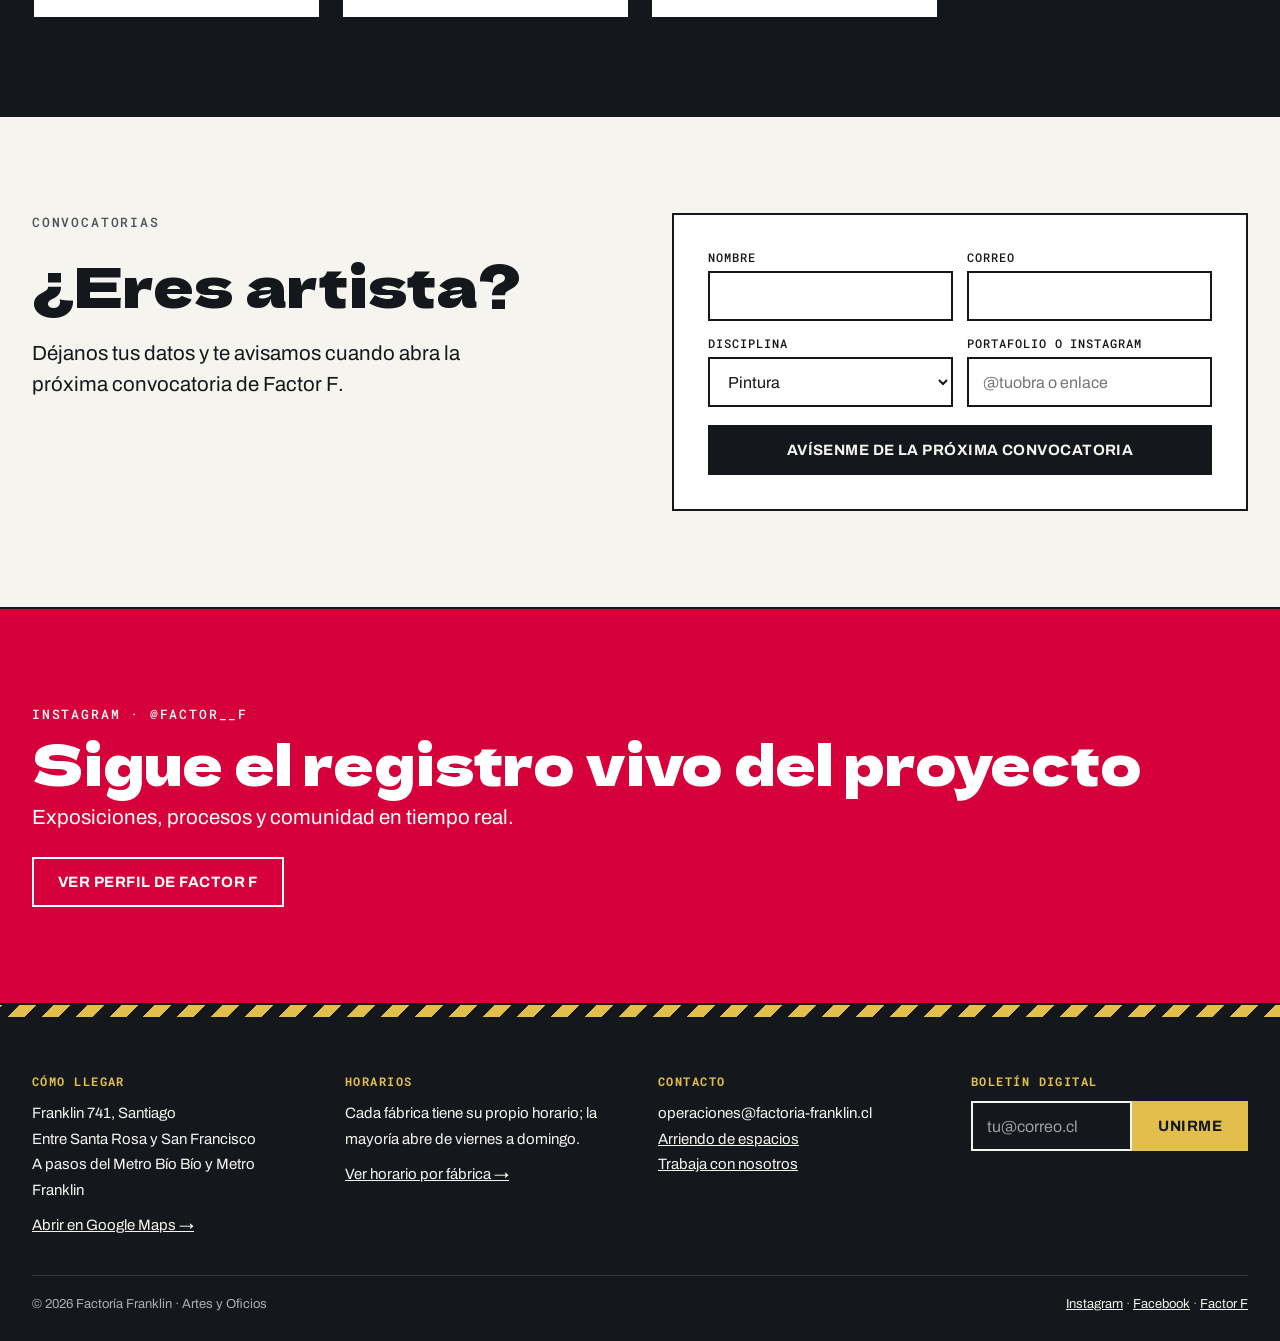
==== commit 21175a3e: "Factor F como landing propia, prensa en carrusel y fuera de Factor F en la portada - Quita la secció" ====
--- a/factor-f.html
+++ b/factor-f.html
@@ -3,103 +3,163 @@
 <head>
 <meta charset="utf-8">
 <meta name="viewport" content="width=device-width, initial-scale=1">
-<title>Factor F | Arte contemporáneo en Factoría Franklin</title>
-<meta name="description" content="Factor F, marca de arte dentro de Factoría Franklin: exposiciones de arte contemporáneo, convocatorias y visitas guiadas. 4° piso, Franklin 741. Entrada gratis previa inscripción.">
+<title>Factor F | Galería de arte de Factoría Franklin</title>
+<meta name="description" content="Factor F, la marca de arte de Factoría Franklin: 400 m² de sala en el 4° piso de Franklin 741 para exposiciones de arte contemporáneo, convocatorias y visitas guiadas. Entrada gratis previa inscripción.">
+<meta property="og:locale" content="es_CL">
+<meta property="og:title" content="Factor F · Factoría Franklin">
+<meta property="og:image" content="assets/img/inauguracion-factor-f.jpg">
 <link rel="preconnect" href="https://fonts.googleapis.com">
 <link rel="preconnect" href="https://fonts.gstatic.com" crossorigin>
 <link rel="stylesheet" href="https://fonts.googleapis.com/css2?family=Archivo:wght@400;500;600;700&family=Dela+Gothic+One&family=Roboto+Mono:wght@500;700&display=swap">
 <link rel="stylesheet" href="assets/css/styles.css">
+<style>
+.f-rojo { color: #ff5a7e; }
+.f-hero { background: var(--tinta); color: var(--papel); border-bottom: var(--borde); }
+.f-hero .contenedor { padding-block: clamp(44px, 6vw, 80px); }
+.f-hero img { width: 100%; aspect-ratio: 4 / 3; object-fit: cover; border: 2px solid var(--papel); }
+.f-marca { font: 400 clamp(60px, 8vw, 116px)/.9 var(--display); color: #ff2d5f; letter-spacing: -.02em; white-space: nowrap; }
+.f-datos { border-top: 2px solid var(--papel); display: grid; grid-template-columns: repeat(auto-fit, minmax(190px, 1fr)); }
+.f-datos li { padding: 20px var(--gutter); border-right: 1px solid #3a3f46; display: flex; flex-direction: column; gap: 4px; }
+.f-datos li:last-child { border-right: 0; }
+.f-datos b { font: 400 clamp(26px, 2.6vw, 34px)/1.1 var(--display); }
+.f-datos span { font-size: 14px; color: #c7ccd3; }
+.pilar { border-top: 6px solid var(--rojo-f); background: var(--blanco); border-left: var(--borde); border-right: var(--borde); border-bottom: var(--borde); padding: 24px; display: flex; flex-direction: column; gap: 10px; }
+.pilar h3 { font: 400 26px/1.1 var(--display); }
+.btn--rojo-claro { border-color: var(--papel); color: var(--papel); }
+</style>
 </head>
 <body data-pagina="factor-f">
 <div id="cabecera"></div>
 <main id="contenido">
 
-<section class="seccion seccion--tinta">
+<!-- 1. Qué es Factor F -->
+<section class="f-hero">
   <div class="contenedor dos">
-    <div class="pila" style="--gap:22px">
-      <span class="etiqueta" style="color:#ff5a7e">Factor F · marca de arte dentro de Factoría Franklin</span>
-      <h1 class="titulo-xl">Ojos del Alma</h1>
-      <p class="bajada">8 artistas, 86 obras sobre la pregunta: ¿qué ocurre entre el diagnóstico y la sanación?</p>
-      <div class="datos" style="background:transparent;border-color:var(--papel)">
-        <div style="border-color:var(--papel)"><small style="color:#b9bec5">Inauguración</small><span>Jueves 8 de octubre, 19:00 hrs</span></div>
-        <div style="border-color:var(--papel)"><small style="color:#b9bec5">Abierta hasta</small><span>8 de noviembre</span></div>
-        <div style="border-color:var(--papel)"><small style="color:#b9bec5">Lugar</small><span>Factor F, Franklin #741, 4° piso</span></div>
-      </div>
+    <div class="pila" style="--gap:24px">
+      <span class="etiqueta f-rojo">Galería de Factoría Franklin · 4° piso · Franklin 741</span>
+      <h1 class="pila" style="--gap:14px"><span class="f-marca">Factor F</span><span class="titulo-l" style="color:var(--papel)">Una plataforma de visibilización de arte</span></h1>
+      <p class="bajada">La marca de arte dentro de Factoría Franklin: exposiciones de arte contemporáneo, oficio y experimentación. No siempre convoca sus propias muestras; muchas veces presta el espacio para que otras curatorías tengan dónde suceder.</p>
       <div class="fila">
-        <a class="btn btn--rojo" href="visitas.html">Reservar visita guiada</a>
-        <a class="btn btn--claro" href="https://factoria-franklin.cl/ojos-del-alma-factor-f/">Leer el artículo</a>
+        <a class="btn btn--rojo" href="#vigente">Ver la exposición vigente</a>
+        <a class="btn btn--claro" href="#convocatoria">Convocatorias para artistas</a>
       </div>
     </div>
-    <img src="assets/img/ojos-del-alma.jpg" alt="Afiche de la exposición Ojos del Alma en Factor F" width="1400" height="736" style="width:100%;border:2px solid var(--papel)">
+    <img src="assets/img/inauguracion-factor-f.jpg" alt="Público en una inauguración de Factor F" width="1400" height="887" fetchpriority="high">
+  </div>
+  <ul class="f-datos" style="max-width:var(--ancho);margin:0 auto;list-style:none;padding:0">
+    <li><b>400 m²</b><span>de sala de exposición</span></li>
+    <li><b>4° piso</b><span>de Factoría Franklin</span></li>
+    <li><b>Gratis</b><span>la entrada, previa inscripción</span></li>
+    <li><b>@factor__f</b><span>el registro vivo en Instagram</span></li>
+  </ul>
+</section>
+
+<!-- Qué hace -->
+<section class="seccion seccion--papel">
+  <div class="contenedor pila" style="--gap:28px">
+    <div class="pila" style="--gap:10px">
+      <span class="etiqueta">Qué hace Factor F</span>
+      <h2 class="titulo-l">Exposiciones, convocatorias y recorridos</h2>
+    </div>
+    <div class="grilla" style="--min:260px">
+      <div class="pilar"><span class="etiqueta">01</span><h3>Exposiciones</h3><p>Arte contemporáneo, oficio y experimentación, con muestras propias y curatorías invitadas.</p></div>
+      <div class="pilar"><span class="etiqueta">02</span><h3>Convocatorias</h3><p>Procesos creativos y nuevas materialidades: textil, cerámica, botánica y más.</p></div>
+      <div class="pilar"><span class="etiqueta">03</span><h3>Visitas guiadas</h3><p>Recorridos con guía por cada exposición, sin costo y en grupos reducidos.</p></div>
+    </div>
   </div>
 </section>
 
-<section class="seccion seccion--papel">
+<!-- 2. Exposición vigente -->
+<section class="seccion" id="vigente">
   <div class="contenedor dos" style="align-items:start">
-    <div class="pila">
-      <span class="etiqueta">La propuesta</span>
-      <h2 class="titulo-l">El ojo que siente y el que comprende</h2>
+    <div class="pila" style="--gap:22px">
+      <span class="etiqueta">Exposición vigente</span>
+      <h2 class="titulo-xl">Ojos del Alma</h2>
+      <p class="bajada">8 artistas, 86 obras sobre la pregunta: ¿qué ocurre entre el diagnóstico y la sanación?</p>
+      <div class="datos">
+        <div><small>Inauguración</small><span>Jueves 8 de octubre, 19:00 hrs</span></div>
+        <div><small>Abierta hasta</small><span>8 de noviembre</span></div>
+        <div><small>Lugar</small><span>Factor F, Franklin #741, 4° piso</span></div>
+      </div>
       <div class="texto-largo">
-        <p>Ojos del Alma nace de una pregunta clínica de la Dra. Paola Andrea Dorta Salfate: ¿qué ocurre entre el diagnóstico y la sanación?</p>
-        <p>La medicina enseña a mirar el ojo físico. Este proyecto propone mirar los otros dos: el que siente y el que comprende. Las obras no se seleccionaron por trayectoria ni técnica: se seleccionaron por su mensaje.</p>
+        <p>Ojos del Alma nace de una pregunta clínica de la Dra. Paola Andrea Dorta Salfate. La medicina enseña a mirar el ojo físico; este proyecto propone mirar los otros dos: el que siente y el que comprende.</p>
+        <p>Las obras no se seleccionaron por trayectoria ni técnica: se seleccionaron por su mensaje.</p>
+      </div>
+      <div class="fila">
+        <a class="btn btn--rojo" href="visitas.html#factor-f">Reservar visita guiada</a>
+        <a class="btn" href="https://factoria-franklin.cl/ojos-del-alma-factor-f/">Leer el artículo</a>
       </div>
     </div>
-    <div class="grilla" style="--min:240px;--gap:16px">
-      <div class="caja pila" style="--gap:10px;background:var(--blanco)">
-        <span class="etiqueta">Parte I</span>
-        <h3 style="font:700 20px var(--texto)">Cuatro dimensiones del alma</h3>
-        <ul class="pila" style="--gap:4px"><li>Andrea Zeledra</li><li>Verónica Garrido Córdova</li><li>Leonardo Silva</li><li>Natalia Videla</li></ul>
-      </div>
-      <div class="caja pila" style="--gap:10px;background:var(--blanco)">
-        <span class="etiqueta">Parte II</span>
-        <h3 style="font:700 20px var(--texto)">Experiencias curativas</h3>
-        <ul class="pila" style="--gap:4px"><li>Rodrigo Castro Heimpell</li><li>Gonzalo Contreras</li><li>Camila Silva Lobos</li><li>Ingrid Lauw Peña</li></ul>
+    <div class="pila" style="--gap:16px">
+      <img src="assets/img/visita-guiada-ojos-del-alma.jpg" alt="Obra de la exposición Ojos del Alma en Factor F" width="1400" height="933" loading="lazy" style="width:100%;border:var(--borde)">
+      <div class="grilla" style="--min:220px;--gap:16px">
+        <div class="caja pila" style="--gap:10px;background:var(--blanco)">
+          <span class="etiqueta">Parte I</span>
+          <h3 style="font:700 19px var(--texto)">Cuatro dimensiones del alma</h3>
+          <ul class="pila" style="--gap:4px"><li>Andrea Zeledra</li><li>Verónica Garrido Córdova</li><li>Leonardo Silva</li><li>Natalia Videla</li></ul>
+        </div>
+        <div class="caja pila" style="--gap:10px;background:var(--blanco)">
+          <span class="etiqueta">Parte II</span>
+          <h3 style="font:700 19px var(--texto)">Experiencias curativas</h3>
+          <ul class="pila" style="--gap:4px"><li>Rodrigo Castro Heimpell</li><li>Gonzalo Contreras</li><li>Camila Silva Lobos</li><li>Ingrid Lauw Peña</li></ul>
+        </div>
       </div>
     </div>
   </div>
 </section>
 
-<section class="seccion">
-  <div class="contenedor dos">
-    <img src="assets/img/sala-exposicion.jpg" alt="Recorrido curatorial en la sala de Factor F" width="1400" height="937" loading="lazy" style="width:100%;aspect-ratio:4/3;object-fit:cover;border:var(--borde)">
-    <div class="pila">
-      <span class="etiqueta">Sobre Factor F</span>
-      <h2 class="titulo-l">Una plataforma de visibilización de arte</h2>
-      <p class="bajada">Factor F abre sus 400 m² de sala en el 4° piso de la Factoría. No siempre convoca sus propias muestras: muchas veces presta el espacio para que otras curatorías tengan dónde suceder.</p>
-      <div class="datos">
-        <div><small>Exposiciones</small><span>Arte contemporáneo · oficio · experimentación</span></div>
-        <div><small>Convocatorias</small><span>Procesos creativos y nuevas materialidades</span></div>
-        <div><small>Entrada</small><span>Gratis, previa inscripción</span></div>
-      </div>
+<!-- 3. Próximas actividades -->
+<section class="seccion seccion--papel" id="proximas">
+  <div class="contenedor pila" style="--gap:28px">
+    <div class="pila" style="--gap:10px">
+      <span class="etiqueta">Próximamente en Factor F</span>
+      <h2 class="titulo-l">Lo que viene</h2>
+    </div>
+    <div class="grilla" data-agenda data-solo="factor-f" style="--min:290px"></div>
+    <div class="caja fila fila--entre" style="--gap:16px;background:var(--blanco)">
+      <div class="pila" style="--gap:6px"><strong>¿Quieres saber de la próxima exposición antes que nadie?</strong><span class="suave">Las inauguraciones de Factor F llegan primero al boletín digital.</span></div>
+      <a class="btn btn--tinta" href="index.html#club">Unirme al boletín</a>
     </div>
   </div>
 </section>
 
-<section class="seccion seccion--papel">
+<!-- 4. Exposiciones pasadas -->
+<section class="seccion">
   <div class="contenedor pila" style="--gap:28px">
     <div class="pila" style="--gap:10px">
       <span class="etiqueta">Archivo curatorial</span>
-      <h2 class="titulo-l">Registro Factor F</h2>
+      <h2 class="titulo-l">Exposiciones pasadas</h2>
     </div>
     <div class="grilla" style="--min:260px">
-      <article class="evento"><img class="evento-foto" src="assets/img/perderse-para-encontrar.jpg" alt="" loading="lazy" width="600" height="400"><div class="evento-cuerpo"><div class="evento-meta"><span>Exposición</span></div><h3>Perderse para Encontrar</h3><p>Cinco años de trabajo territorial en Barrio Franklin, una iniciativa de Puebla.</p></div></article>
-      <article class="evento"><div class="evento-cartel evento-cartel--Ferias" aria-hidden="true">Expresión Botánica</div><div class="evento-cuerpo"><div class="evento-meta"><span>Exposición</span></div><h3>Expresión Botánica</h3><p>Muestra colectiva de 30 artistas seleccionados, con visita guiada.</p></div></article>
-      <article class="evento"><div class="evento-cartel evento-cartel--Visitas" aria-hidden="true">Expo Textil</div><div class="evento-cuerpo"><div class="evento-meta"><span>Exposición</span></div><h3>Expo Textil Factor F</h3><p>Arte textil contemporáneo con más de 30 artistas chilenos.</p></div></article>
-      <article class="evento"><div class="evento-cartel evento-cartel--Arte" aria-hidden="true">Formas de habitar la materia</div><div class="evento-cuerpo"><div class="evento-meta"><span>Exposición</span></div><h3>Formas de habitar la materia</h3><p>Cerámica · objeto · forma · gesto.</p></div></article>
+      <a class="evento" href="https://factoria-franklin.cl/perderse-para-encontrar-factor-f/" style="text-decoration:none"><img class="evento-foto" src="assets/img/perderse-para-encontrar.jpg" alt="" loading="lazy" width="600" height="400"><div class="evento-cuerpo"><div class="evento-meta"><span>26 sept al 4 oct 2026</span><span class="suave">Exposición</span></div><h3>Perderse para Encontrar</h3><p>Una iniciativa de Puebla que celebra cinco años de trabajo territorial en Barrio Franklin, con objetos encontrados, baldosas y memoria de barrio.</p><span class="enlace-flecha" style="align-self:flex-start">Ver registro</span></div></a>
+      <a class="evento" href="https://factoria-franklin.cl/exposicion-expresion-botanica-factor-f/" style="text-decoration:none"><div class="evento-cartel evento-cartel--Música" aria-hidden="true">Expresión Botánica</div><div class="evento-cuerpo"><div class="evento-meta"><span>Desde el 13 ago 2026</span><span class="suave">Exposición</span></div><h3>Expresión Botánica</h3><p>Muestra colectiva de 30 artistas seleccionados, con visita guiada.</p><span class="enlace-flecha" style="align-self:flex-start">Ver registro</span></div></a>
+      <a class="evento" href="https://factoria-franklin.cl/convocatoria-factor-f-ceramica-junio-2026/" style="text-decoration:none"><div class="evento-cartel evento-cartel--Arte" aria-hidden="true">Formas de habitar la materia</div><div class="evento-cuerpo"><div class="evento-meta"><span>2026</span><span class="suave">Exposición</span></div><h3>Formas de habitar la materia</h3><p>Cerámica contemporánea: objeto, forma y gesto.</p><span class="enlace-flecha" style="align-self:flex-start">Ver registro</span></div></a>
+      <article class="evento"><div class="evento-cartel evento-cartel--Visitas" aria-hidden="true">Expo Textil</div><div class="evento-cuerpo"><div class="evento-meta"><span class="suave">Exposición</span></div><h3>Expo Textil Factor F</h3><p>Arte textil contemporáneo con más de 30 artistas chilenos.</p></div></article>
     </div>
   </div>
 </section>
 
-<section class="seccion seccion--tinta" id="convocatoria">
+<!-- Prensa de Factor F -->
+<section class="seccion seccion--tinta">
+  <div class="contenedor pila" style="--gap:28px">
+    <div class="pila" style="--gap:10px">
+      <span class="etiqueta f-rojo">Factor F en la prensa</span>
+      <h2 class="titulo-l">Lo que se dice de Factor F</h2>
+    </div>
+    <div class="prensa" data-prensa="factor-f"></div>
+  </div>
+</section>
+
+<!-- Convocatorias -->
+<section class="seccion seccion--papel" id="convocatoria">
   <div class="contenedor dos" style="align-items:start">
     <div class="pila">
-      <span class="etiqueta" style="color:#ff5a7e">Convocatorias</span>
+      <span class="etiqueta">Convocatorias</span>
       <h2 class="titulo-l">¿Eres artista?</h2>
       <p class="bajada">Déjanos tus datos y te avisamos cuando abra la próxima convocatoria de Factor F.</p>
-      <a class="enlace-flecha" href="https://www.instagram.com/factor__f/" style="align-self:flex-start">Sigue a @factor__f en Instagram</a>
     </div>
     <div>
-      <form class="caja form" data-form="convocatoria" data-mailchimp="convocatoria" data-exito="conv-ok" novalidate>
+      <form class="caja form" data-form="convocatoria" data-mailchimp="convocatoria" data-exito="conv-ok" novalidate style="background:var(--blanco)">
         <div class="campos">
           <div class="campo"><label for="cv-nombre">Nombre</label><input id="cv-nombre" name="nombre" required autocomplete="name"></div>
           <div class="campo"><label for="cv-correo">Correo</label><input id="cv-correo" name="correo" type="email" required autocomplete="email"></div>
@@ -118,6 +178,18 @@
   </div>
 </section>
 
+<!-- Instagram -->
+<section class="seccion" style="background:var(--rojo-f);color:#fff">
+  <div class="contenedor fila fila--entre" style="--gap:24px">
+    <div class="pila" style="--gap:10px">
+      <span class="etiqueta" style="color:#fff">Instagram · @factor__f</span>
+      <h2 class="titulo-l">Sigue el registro vivo del proyecto</h2>
+      <p class="bajada">Exposiciones, procesos y comunidad en tiempo real.</p>
+    </div>
+    <a class="btn btn--claro" href="https://www.instagram.com/factor__f/" style="border-color:#fff;color:#fff">Ver perfil de Factor F</a>
+  </div>
+</section>
+
 </main>
 <div id="pie"></div>
 <script src="assets/js/data.js"></script>
--- a/assets/css/styles.css
+++ b/assets/css/styles.css
@@ -208,6 +208,32 @@
 .prensa small { font: 700 12px var(--mono); letter-spacing: .1em; text-transform: uppercase; color: var(--gris); }
 .prensa b { font: 700 19px/1.3 var(--texto); }
 
+/* Carrusel de prensa: recortes que avanzan solos */
+.carrusel { --por: 4; display: flex; flex-direction: column; gap: 20px; border-top: 0; }
+@media (max-width: 1180px) { .carrusel { --por: 3; } }
+@media (max-width: 880px) { .carrusel { --por: 2; } }
+@media (max-width: 560px) { .carrusel { --por: 1; } }
+.carrusel-ventana { overflow: hidden; }
+.carrusel-pista { display: flex; column-gap: 20px; margin: 0; padding: 0; list-style: none; transition: transform .7s cubic-bezier(.65, 0, .35, 1); }
+.recorte { flex: 0 0 calc((100% - (var(--por) - 1) * 20px) / var(--por)); min-width: 0; }
+.prensa .recorte a { height: 100%; min-height: 230px; padding: 20px; display: flex; flex-direction: column; gap: 14px; background: var(--blanco); border: var(--borde); color: var(--tinta); text-decoration: none; transition: transform .2s, box-shadow .2s; }
+.prensa .recorte a:hover { transform: translate(-3px, -3px); box-shadow: 6px 6px 0 var(--tinta); color: var(--tinta); }
+.recorte-cabeza { display: flex; justify-content: space-between; gap: 10px; align-items: baseline; border-bottom: 2px solid var(--tinta); padding-bottom: 10px; }
+.recorte-cabeza small { font: 700 12px var(--mono); letter-spacing: .08em; text-transform: uppercase; }
+.recorte-cabeza time { font: 500 12px var(--mono); color: var(--gris); white-space: nowrap; }
+.prensa .recorte b { font: 700 19px/1.3 var(--texto); flex: 1; }
+.recorte-pie { display: flex; justify-content: space-between; align-items: center; gap: 10px; font-size: 14px; }
+.recorte-nuevo { background: var(--mostaza); border: 2px solid var(--tinta); padding: 3px 8px; font: 700 11px var(--mono); letter-spacing: .06em; text-transform: uppercase; }
+.carrusel-controles { display: flex; align-items: center; gap: 20px; }
+.carrusel-cuenta { font-size: 13px; color: var(--gris); white-space: nowrap; min-width: 112px; }
+.carrusel-barra { flex: 1; height: 4px; background: #d6d2c9; }
+.carrusel-barra span { display: block; height: 100%; width: 0; background: var(--tinta); transition: width .7s; }
+.carrusel-boton { width: 48px; height: 48px; border: var(--borde); background: var(--blanco); color: var(--tinta); font: 700 16px var(--texto); cursor: pointer; }
+.carrusel-boton:hover { background: var(--tinta); color: var(--papel); }
+.seccion--tinta .carrusel-cuenta { color: #c7ccd3; }
+.seccion--tinta .carrusel-barra { background: #3a3f46; }
+.seccion--tinta .carrusel-barra span { background: var(--mostaza); }
+
 /* Ficha */
 .ficha-cartel { aspect-ratio: 4 / 3; border: var(--borde); background: var(--acero); color: var(--papel); display: flex; flex-direction: column; justify-content: space-between; padding: clamp(20px, 3vw, 36px); position: relative; overflow: hidden; }
 .ficha-cartel::after { content: ""; position: absolute; inset: auto 0 0 0; height: 14px; background: repeating-linear-gradient(-45deg, var(--mostaza) 0 14px, var(--tinta) 14px 28px); }
@@ -246,3 +272,4 @@
 .cabecera-pagina { padding-block: clamp(36px, 5vw, 64px); border-bottom: var(--borde); background: var(--concreto); }
 
 .tabla-fabricas { width: 100%; border-collapse: collapse; background: var(--blanco); border: var(--borde); font-size: 15px; }
+.carrusel-controles[hidden] { display: none; }
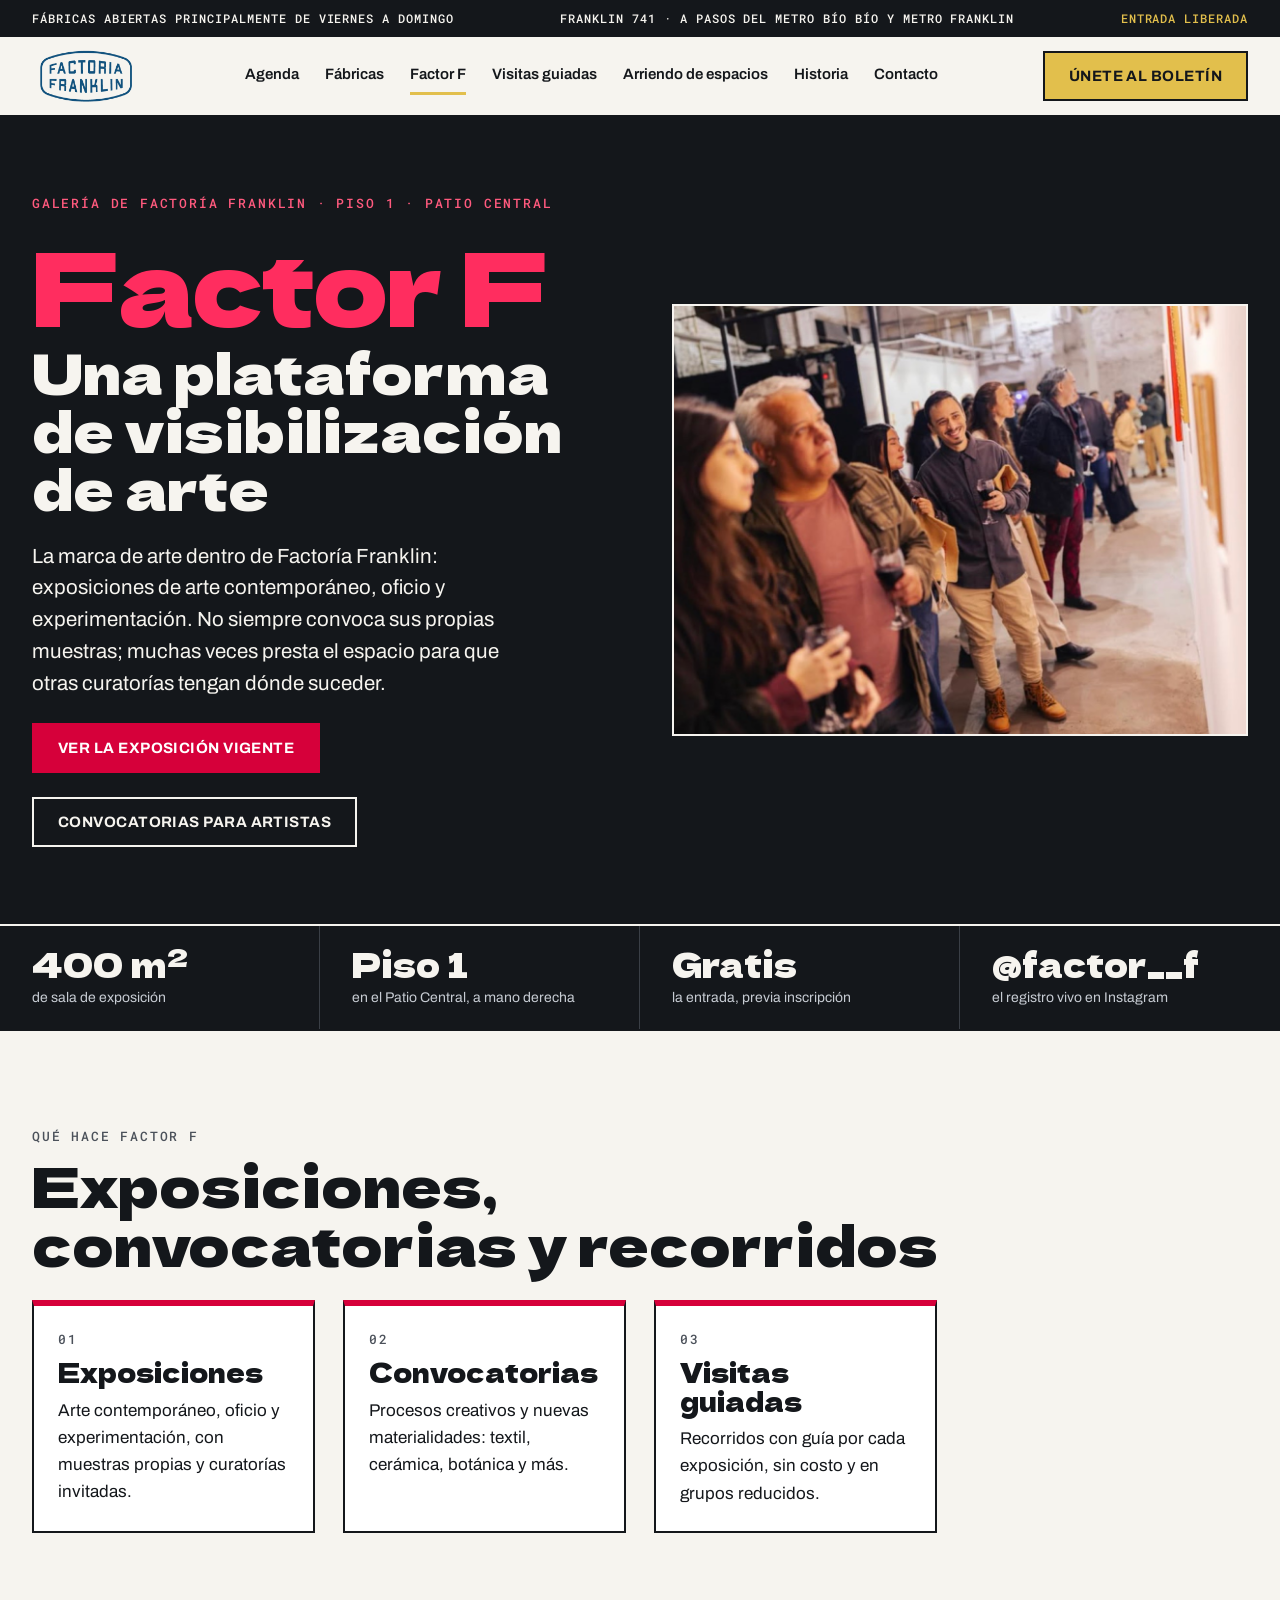
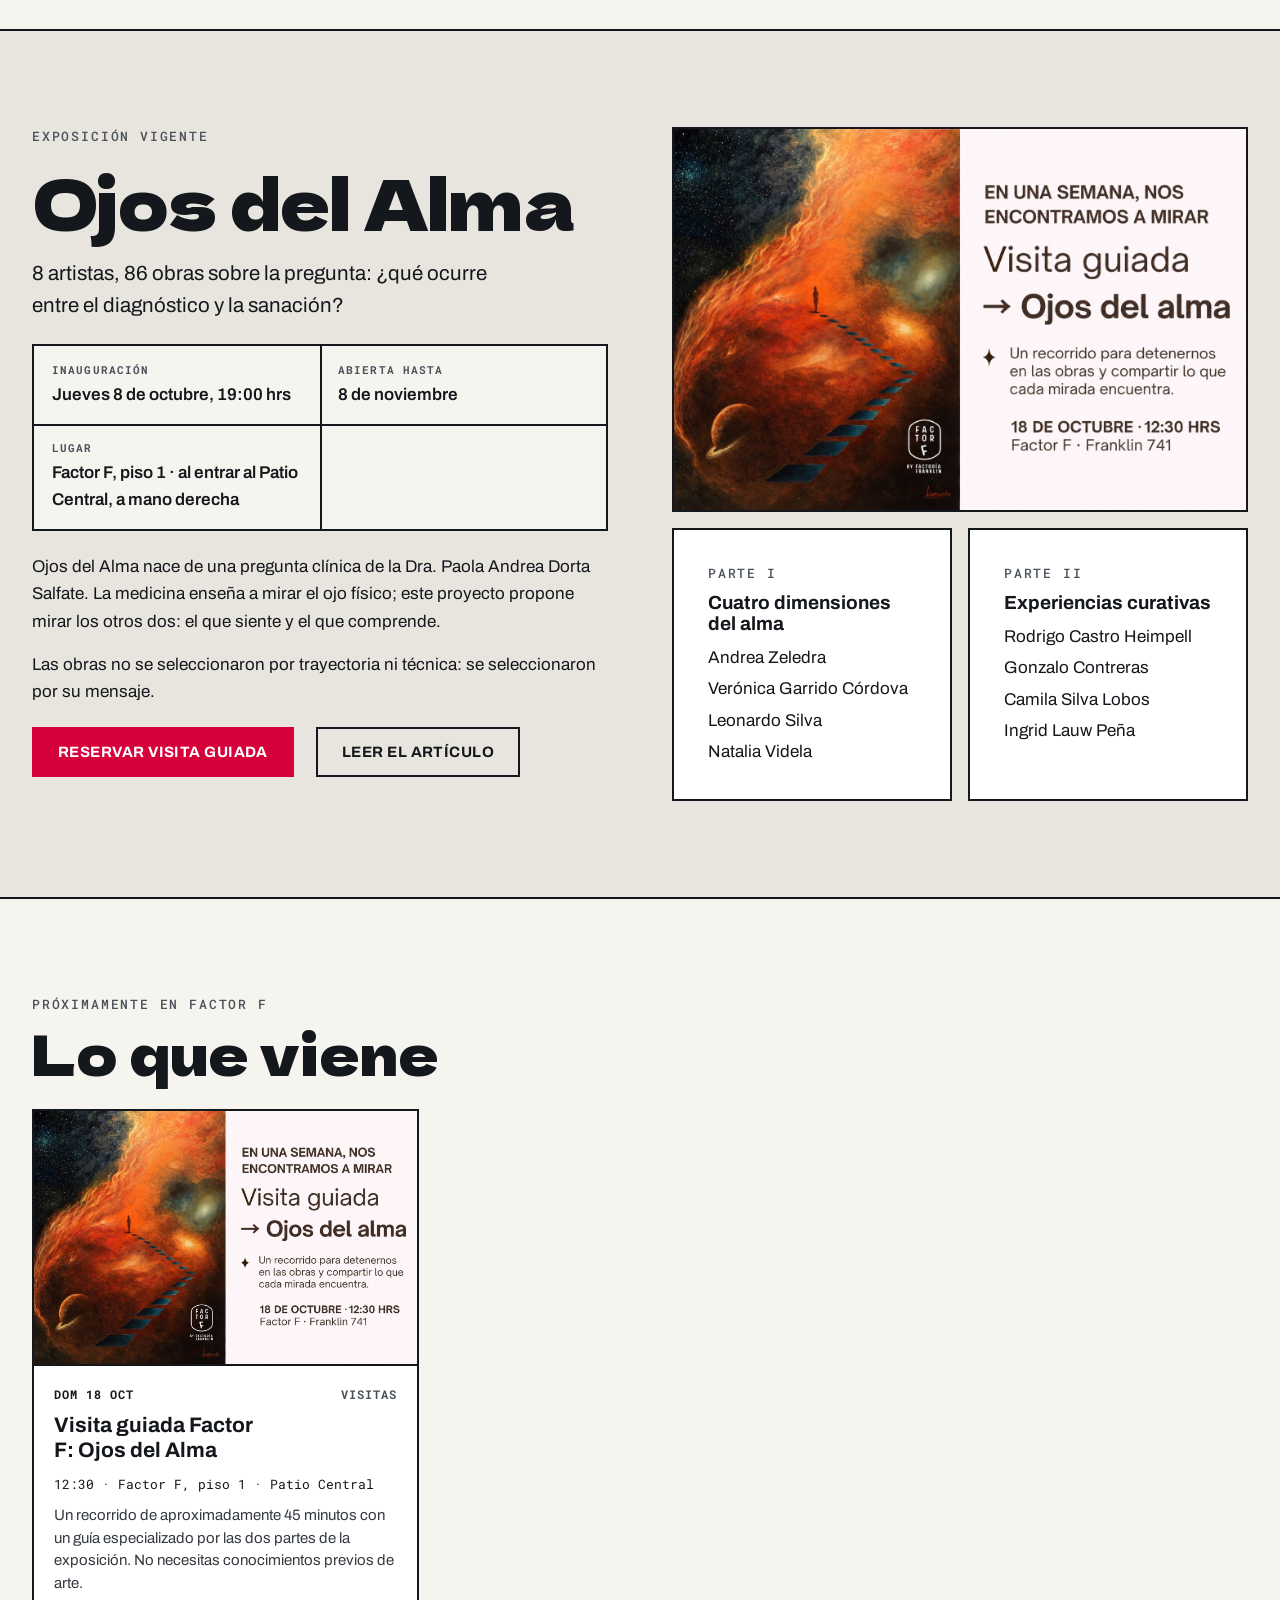
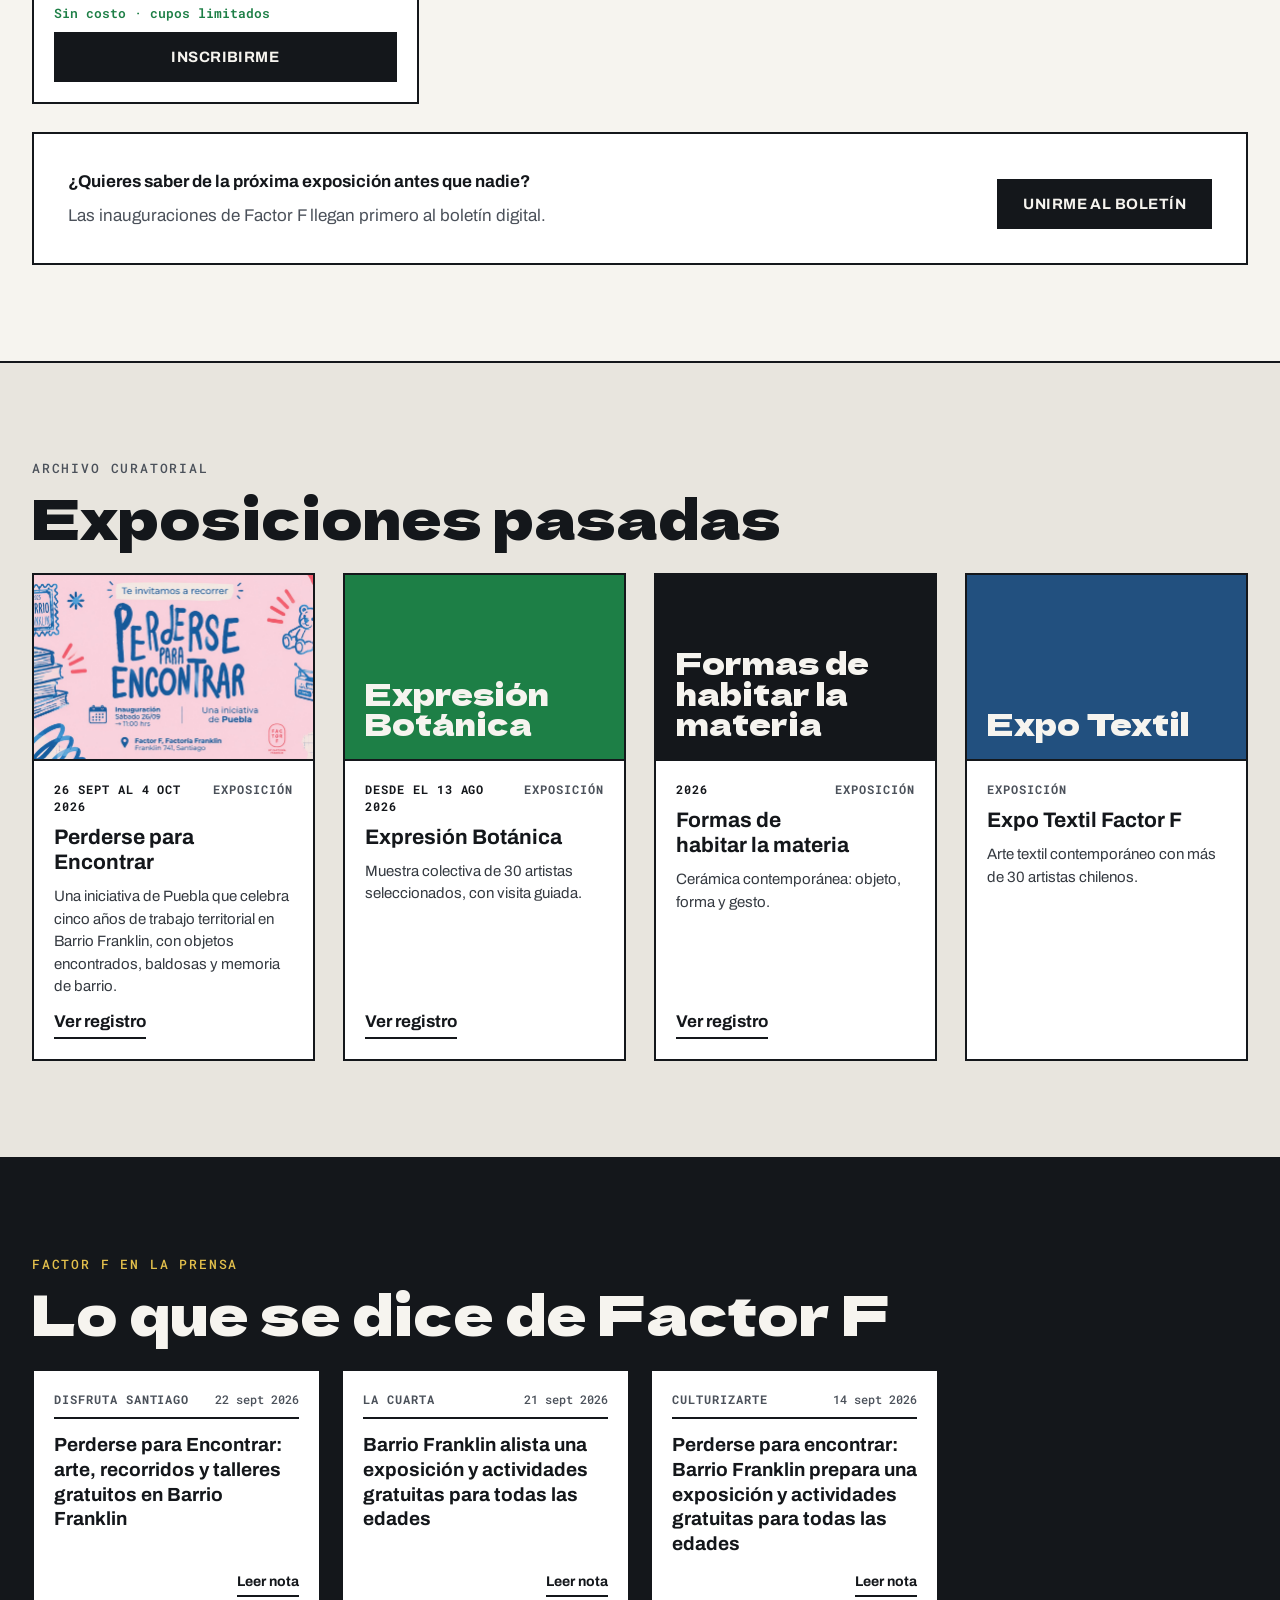
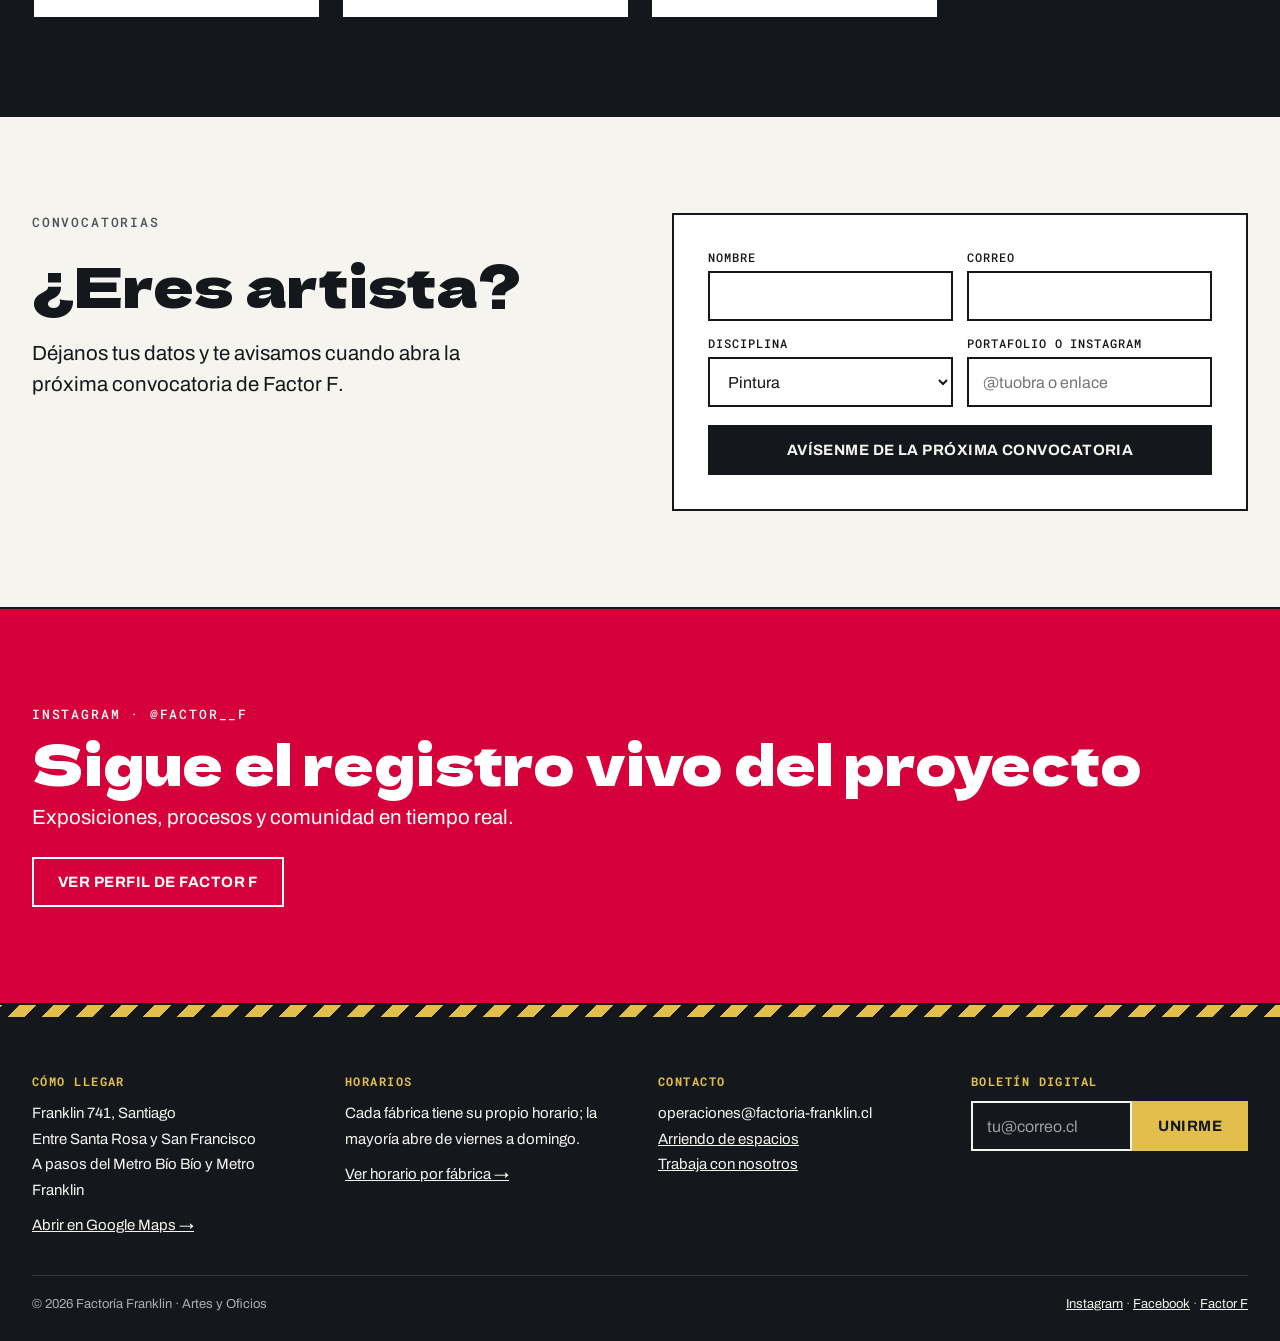
==== commit 04658d54: "Factor F en el piso 1 (Patio Central) y 24 fábricas Co-Authored-By: Claude Opus 5.5 <noreply@anthrop" ====
--- a/factor-f.html
+++ b/factor-f.html
@@ -4,7 +4,7 @@
 <meta charset="utf-8">
 <meta name="viewport" content="width=device-width, initial-scale=1">
 <title>Factor F | Galería de arte de Factoría Franklin</title>
-<meta name="description" content="Factor F, la marca de arte de Factoría Franklin: 400 m² de sala en el 4° piso de Franklin 741 para exposiciones de arte contemporáneo, convocatorias y visitas guiadas. Entrada gratis previa inscripción.">
+<meta name="description" content="Factor F, la marca de arte de Factoría Franklin: 400 m² de sala en el primer piso de Franklin 741, en el Patio Central para exposiciones de arte contemporáneo, convocatorias y visitas guiadas. Entrada gratis previa inscripción.">
 <meta property="og:locale" content="es_CL">
 <meta property="og:title" content="Factor F · Factoría Franklin">
 <meta property="og:image" content="assets/img/inauguracion-factor-f.jpg">
@@ -36,7 +36,7 @@
 <section class="f-hero">
   <div class="contenedor dos">
     <div class="pila" style="--gap:24px">
-      <span class="etiqueta f-rojo">Galería de Factoría Franklin · 4° piso · Franklin 741</span>
+      <span class="etiqueta f-rojo">Galería de Factoría Franklin · Piso 1 · Patio Central</span>
       <h1 class="pila" style="--gap:14px"><span class="f-marca">Factor F</span><span class="titulo-l" style="color:var(--papel)">Una plataforma de visibilización de arte</span></h1>
       <p class="bajada">La marca de arte dentro de Factoría Franklin: exposiciones de arte contemporáneo, oficio y experimentación. No siempre convoca sus propias muestras; muchas veces presta el espacio para que otras curatorías tengan dónde suceder.</p>
       <div class="fila">
@@ -48,7 +48,7 @@
   </div>
   <ul class="f-datos" style="max-width:var(--ancho);margin:0 auto;list-style:none;padding:0">
     <li><b>400 m²</b><span>de sala de exposición</span></li>
-    <li><b>4° piso</b><span>de Factoría Franklin</span></li>
+    <li><b>Piso 1</b><span>en el Patio Central, a mano derecha</span></li>
     <li><b>Gratis</b><span>la entrada, previa inscripción</span></li>
     <li><b>@factor__f</b><span>el registro vivo en Instagram</span></li>
   </ul>
@@ -79,7 +79,7 @@
       <div class="datos">
         <div><small>Inauguración</small><span>Jueves 8 de octubre, 19:00 hrs</span></div>
         <div><small>Abierta hasta</small><span>8 de noviembre</span></div>
-        <div><small>Lugar</small><span>Factor F, Franklin #741, 4° piso</span></div>
+        <div><small>Lugar</small><span>Factor F, piso 1 · al entrar al Patio Central, a mano derecha</span></div>
       </div>
       <div class="texto-largo">
         <p>Ojos del Alma nace de una pregunta clínica de la Dra. Paola Andrea Dorta Salfate. La medicina enseña a mirar el ojo físico; este proyecto propone mirar los otros dos: el que siente y el que comprende.</p>
